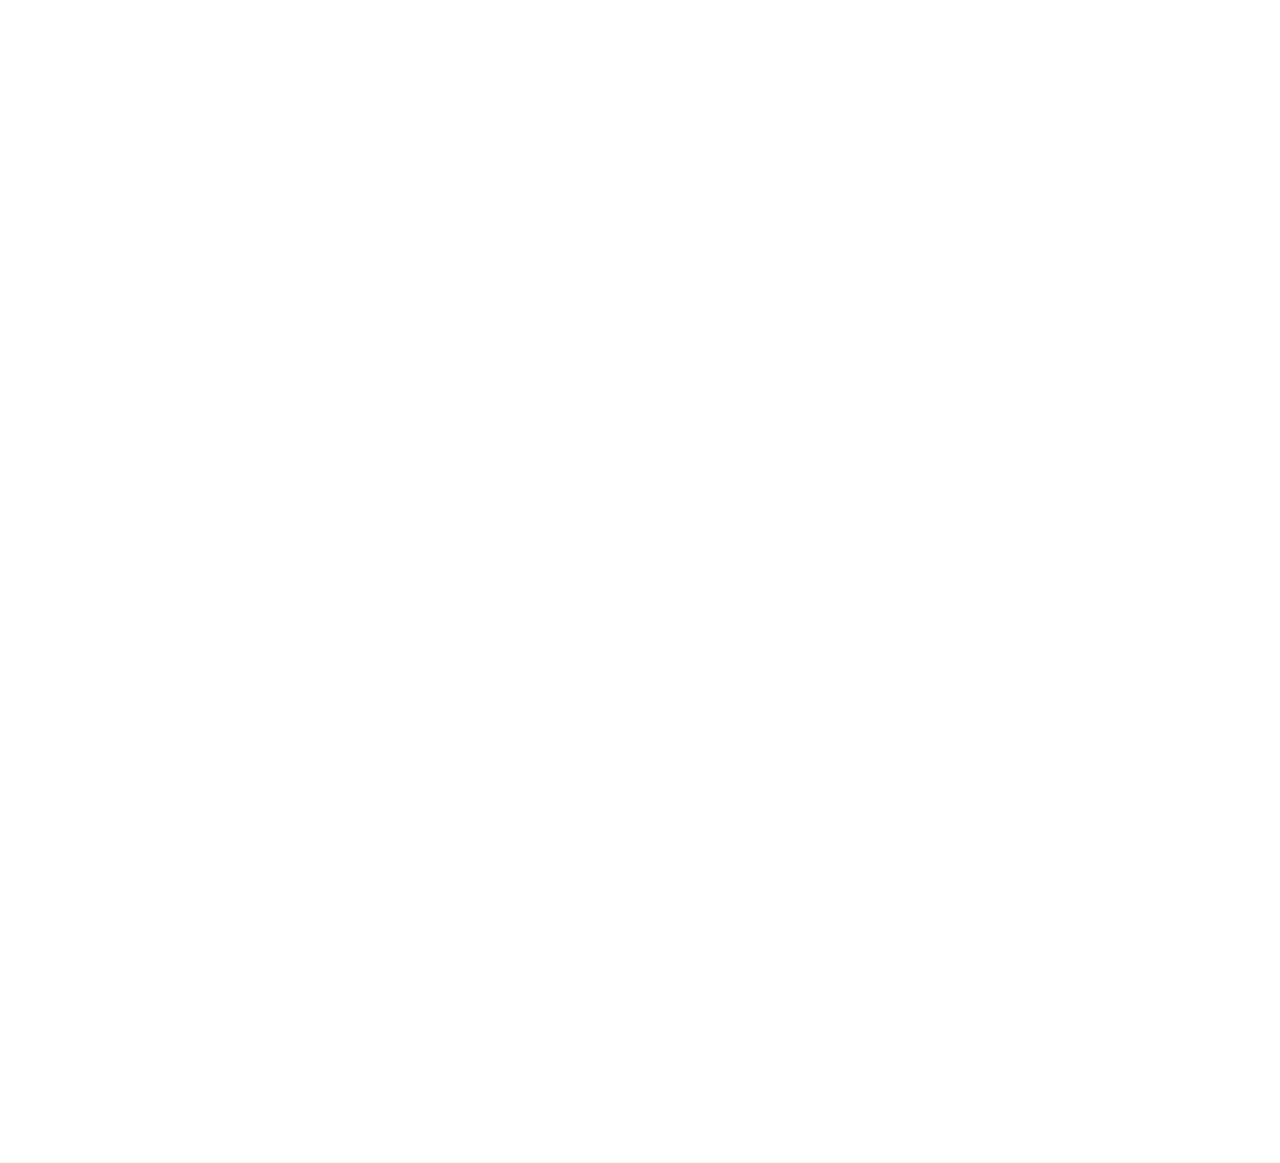
==== index.html @ b4ae7a69 "Add files via upload" ====
<!DOCTYPE html>
<html lang="en">
<head>
	<meta charset="UTF-8">
	<meta name="viewport" content="width=device-width, initial-scale=1.0">
	<title>Document</title>
	<link rel="stylesheet" href="css/reset.css">
	<link rel="stylesheet" href="css/main.css">
</head>
<body>
	<header class="header ">
		<div class="container">
			<div class="header-row">
				<div class="header__logo anim-items ">
					<img src="./img/logo__svg.svg" alt="" class="header__img">
					<p class="header__logo-name">AAXA</p>
				</div>
				<div class="header__menu">
					<ul class="header__menu-list anim-items">
						<li class="header__menu-item"><a href="../index.html">FUTURES</a></li>
						<li class="header__menu-item"><a href="../web3.html">WEB3</a></li>
						<li class="header__menu-item"><a href="../ton.html">TON</a></li>
						<li class="header__menu-item"><a href="#">OPEN</a></li>
					</ul>
				</div>
			</div>
		</div>
	</header>
	<main class="main">
		<section class="app">
			<div class="container">
				<div class="app__content">
					<div class="app-column">
						<p class="app__uptitle anim-items">TELEGRAM, <span class="app__uptitle-mining">MINING</span> AND <span class="app__uptitle-wall">WALLET</span></p>
						<h2 class="app__title anim-items"><span class="app__title-green">FUTURES</span>  APP</h2>
						<p class="app__subtitle anim-items"> Transforming the Way You Manage Money</p>
						<p class="app__main-text anim-items">AAXA Telegram Mini-App 🌐 is a unique platform that combines crypto trading, wallet management, and mining 💎 in one place.</p>
						<div class="app__btn anim-items">
							<a href="https://t.me/AAXAIBOT">@AAXAIBOT</a>
						</div>
					</div>
					<img src="./img/phone__futures.svg" alt="" class="app__img anim-items">
				</div>
			</div>
		</section>
	</main>
	<script src="script.js"></script>
</body>
</html>
---- css/main.css ----
@import url('https://fonts.googleapis.com/css2?family=Poppins:ital,wght@0,100;0,200;0,300;0,400;0,500;0,600;0,700;0,800;0,900;1,100;1,200;1,300;1,400;1,500;1,600;1,700;1,800;1,900&display=swap');

body{
	font-family: "Poppins", serif;
}

:root{
	--container-width: 1200px;
	--padding-leftright :15px;
	--title-color: #1FC5A5;
	--title-size: ;
}

.container{
	max-width: var(--container-width);
	padding: 0 var(--padding-leftright);
	margin: 0 auto;
}

/* HEADER */

.header {
	padding-top: 25px;
}

.header-row {
	display: flex;
	flex-direction: row;
	justify-content: space-between;
}

.header__logo {
	display: flex;
	flex-direction: row;
	align-items: center;
	gap: 20px;

	transform: translate(0px , 120%);
	opacity: 0;
	transition: all 0.8s ease 0s;
}

.header__img {

}

.header__logo-name {
	font-size: 27px;
	font-weight: 300;
	color: black;
}

.header__menu {

}	

.header__menu-list {
	display: flex;
	flex-direction: row;
	justify-content: space-between;
	align-items: center;
	margin-left: 40px;

	transform: translate(0px , 120%);
	opacity: 0;
	transition: all 0.8s ease 0.1s;
}

.header__menu-item >a{
	font-size: 23.5px;
	color: #504f4f;
	font-weight: 500;
	transition: background-color 0.5s ease, color 0.2s ease;
	background-color: transparent;
	display: inline-block;
	width: 157px;
	height: 43px;
	border-radius: 10px;
	text-align: center;
	align-content: center;
}

.header__menu-item > a:hover{
	background: linear-gradient(90deg, rgba(48,194,183,1) 0%, rgba(112,225,166,1) 50%, rgba(150,239,193,1) 100%);
	transition-duration: 0.2s;
	color: white;
}

/* CONTENT-1 */

.app {
	padding-top: 29px;
	padding-bottom: 50px;
}
.app__content {
	display: flex;
	justify-content: space-between;
}

.app-column {
	display: flex;
	flex-direction: column;
}

.app__uptitle {
	font-size: 37px;
	font-weight: 500;
	margin-top: 74px;
	position: relative;

	transform: translate(0px , 120%);
	opacity: 0;
	transition: all 0.8s ease 0.3s;
}

.app__uptitle::after{
	position: absolute;
	content: url('../img/element__after2.png');
	top: -30px;
	left: -100px;
}

.app__uptitle-mining {
	font-weight: 300;
}

.app__uptitle-wall {
	font-weight: 300;
	color: #1FC5A5;
}

.app__title {
	font-size: 91px;
	font-weight: 700;
	color: #2c2b2b;
	margin-top: 70px;
	display: inline-block;

	transform: translate(0px , 120%);
	opacity: 0;
	transition: all 0.8s ease 0.4s;
}

.app__title-green{
	color: #1FC5A5;
}

.app__subtitle {
	font-size: 25px;
	font-weight: 500;
	color: #2c2b2b;
	margin-top: 30px;

	transform: translate(0px , 120%);
	opacity: 0;
	transition: all 0.8s ease 0.47s;
}

.app__main-text {
	margin-top: 65px;
	color: #373737;
	font-size: 28px;
	font-weight: 400;
	display: block;
	max-width: 550px;
	position: relative;

	transform: translate(0px , 120%);
	opacity: 0;
	transition: all 0.8s ease 0.45s;
}

.app__main-text::after{
	position: absolute;
	content: url('../img/element__after.png');
	top: 190px;
	left: 600px;
}

.app__btn {
	margin-top: 80px;
	width: 222px;
	height: 56px;
	background:  linear-gradient(90deg, rgba(48,194,183,1) 0%, rgba(112,225,166,1) 50%, rgba(150,239,193,1) 100%);
	border-radius: 10px;
	display: flex;
	padding-left: 20px;
	align-items: center;
	transition-duration: 0.2s;

	transform: translate(0px , 120%);
	opacity: 0;
	transition: all 0.8s ease 0.5s;
}

.app__btn:hover{
	box-shadow: 0px 0px 10px #1FC5A5;
}

.app__img {
	/* transform: translate(0px , 120%); */
	opacity: 0;
	transition: all 0.8s ease 0.6s;
}

.app__btn a{
	color:white;
	font-size: 22px;
	font-weight: 600;
	position: relative;
}

.app__btn a::after{
	position: absolute;
	content: url('../img/btn__after.svg');
	left: 145px;
	top: 2px;
}



.active{
	transform: translate(0px , 0px);
	opacity: 1;
}



@media(max-width:1100px){
	.app{
		padding-left: 20px;
		padding-right: 20px;
	}
	.app__img {
		width: 295px;
		height: 595px;
	}

	.app__uptitle {
		font-size: 28px;
		margin-top: 52px;
	}

	.app__title {
		font-size: 63px;
		margin-top: 49px;
	}

	.app__subtitle{
		font-size: 17.5px;
		margin-top: 21px;
	}

	.app__main-text {
		font-size: 19.5px;
		margin-top: 45px;
	}
	.app__btn{
		margin-top: 56px;
	}

	.app__main-text::after{
		top: 100px;
		left: 500px;
	}
}

@media(max-width:800px){
	.header__menu-list{
		content: url('/img/menu.png');
	}

	.app__img {
		display: none;
	}
	.app{
		padding-left: 0px;
		padding-right: 0px;
	}

	.app__uptitle {
		font-size: 20px;
		margin-top: 36.5px;
	}

	.app__title {
		font-size: 50px;
		margin-top: 39px;
	}

	.app__subtitle{
		font-size: 14px;
		margin-top: 17px;
	}

	.app__main-text {
		font-size: 15.5px;
		margin-top: 36px;
	}
	.app__btn{
		margin-top: 56px;
	}


}

@media(max-width:600px){
	.app__main-text::after{
		top: 90px;
		left: 280px;
	}
}
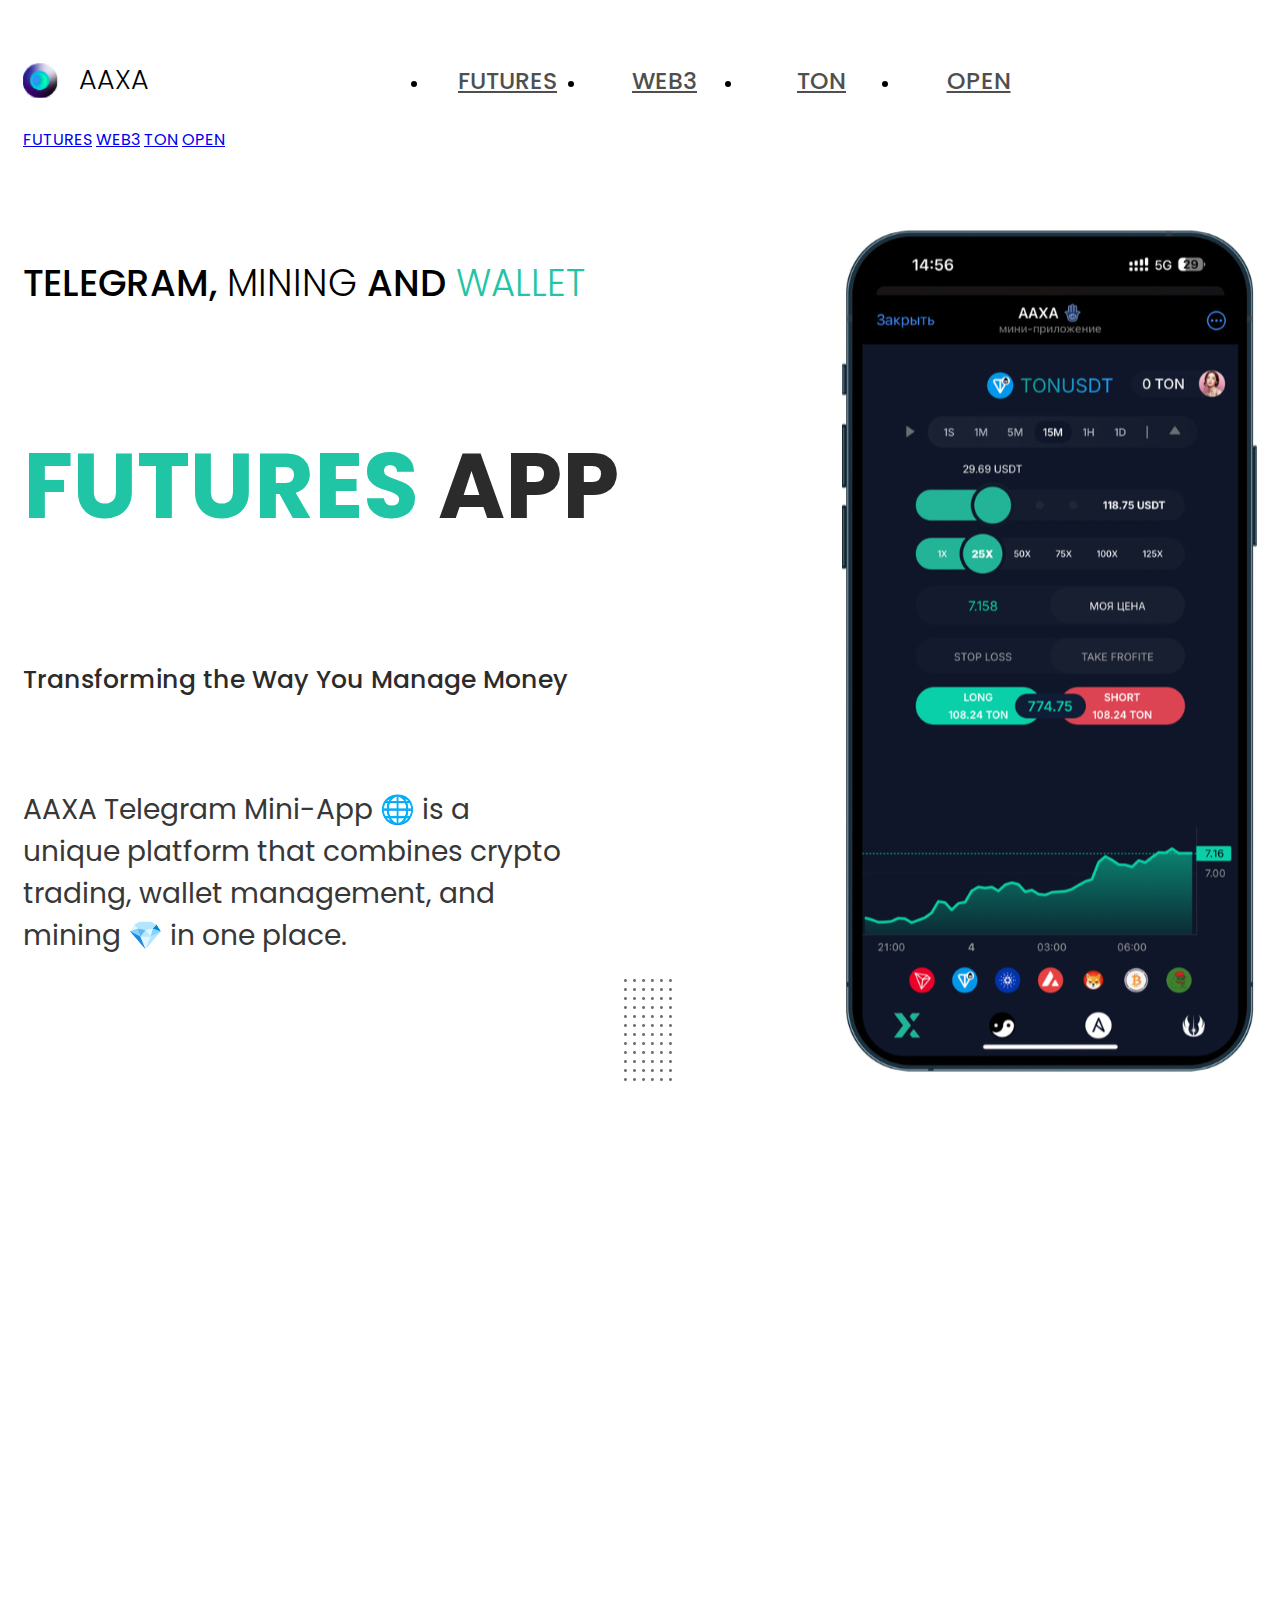
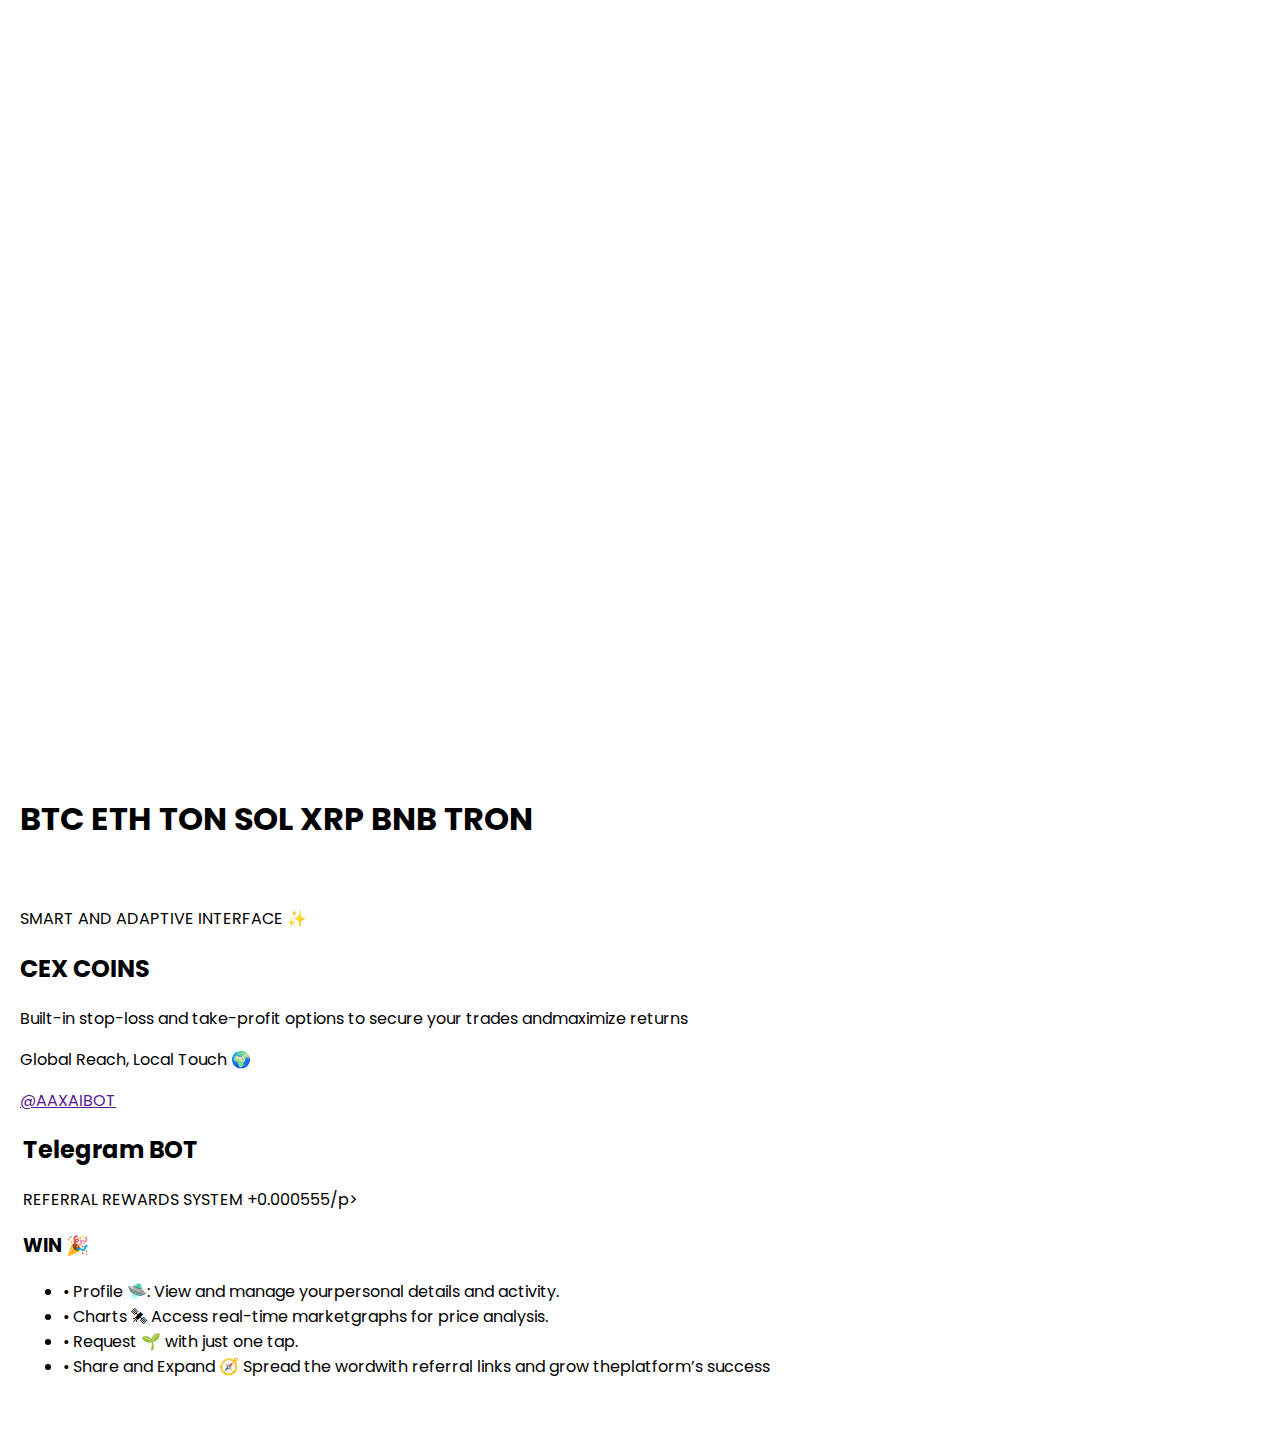
==== commit b96d2c65: "Add files via upload" ====
--- a/index.html
+++ b/index.html
@@ -5,6 +5,9 @@
 	<meta name="viewport" content="width=device-width, initial-scale=1.0">
 	<title>Document</title>
 	<link rel="stylesheet" href="css/reset.css">
+	<link rel="stylesheet" href="css/web3.css">
+	<link rel="stylesheet" href="css/ton.css">
+	<link rel="stylesheet" href="css/open.css">
 	<link rel="stylesheet" href="css/main.css">
 </head>
 <body>
@@ -17,12 +20,21 @@
 				</div>
 				<div class="header__menu">
 					<ul class="header__menu-list anim-items">
-						<li class="header__menu-item"><a href="../index.html">FUTURES</a></li>
-						<li class="header__menu-item"><a href="../web3.html">WEB3</a></li>
-						<li class="header__menu-item"><a href="../ton.html">TON</a></li>
-						<li class="header__menu-item"><a href="#">OPEN</a></li>
+						<li class="header__menu-item"><a href="index.html">FUTURES</a></li>
+						<li class="header__menu-item"><a href="web3.html">WEB3</a></li>
+						<li class="header__menu-item"><a href="ton.html">TON</a></li>
+						<li class="header__menu-item"><a href="open.html">OPEN</a></li>
 					</ul>
 				</div>
+				<div class="menu__img"> 
+					<img src="./img/menu.svg" alt="" class="menu__img" >
+				</div>
+			</div>
+			<div class="menu">
+				<a href="index.html" class="active__menu-item">FUTURES</a>
+				<a href="web3.html" class="active__menu-item">WEB3</a>
+				<a href="ton.html" class="active__menu-item">TON</a>
+				<a href="open.html" class="active__menu-item">OPEN</a>
 			</div>
 		</div>
 	</header>
@@ -43,6 +55,94 @@
 				</div>
 			</div>
 		</section>
+		<link rel="stylesheet" href="web3.html">
+		<section class="web">
+			<div class="container">
+				<div class="web__content">
+					<div class="web__text-column">
+						<p class="uptitle anim-items">YOUR CRYPTO NAVIGATOR 🌐</p>
+						<h2 class="web__title anim-items">TELEGRAM SECURITY 🔒</h2>
+						<p class="web__subtitle anim-items">TON Blockchain Technology : High-level security and transaction transparency </p>
+						<p class="web__text anim-items">Real-Time Notifications 📲: Full control over all transactions as they happen</p>
+					</div>
+					<img src="./img/laptop.svg" alt="" class="web__img anim-items">
+				</div>
+			</div>
+		</section>
+		<section class="ton">
+			<div class="container-right">
+				<div class="ton__content">
+					<div class="ton__row">
+						<div class="ton__text-column">
+							<h2 class="ton__text-title anim-items">TEST TON <span class="ton__text-title-medium">MAIN TON</span></h2>
+							<p class="ton__text-subtitle anim-items"> <span class="ton__text-subtitle-medium">Leverage Up </span>to 125x</p>
+							<p class="ton__text-second anim-items"> <span class="ton__text-second-medium">Gamification</span> — Earn through mining</p>
+							<p class="ton__text-third anim-items"> <span class="ton__text-third-medium">TON’s </span>smart contract technology</p>
+							<p class="ton__text-fourty anim-items"> <span class="ton__text-fourty-medium">Eco-Friendly Mining </span>– Sustainable technology</p>
+						</div>
+						<img src="./img/phone.svg" alt="" class="ton__img anim-items">
+					
+					<div class="ton__text-column">
+						<p class="ton__text-second second anim-items"> <span class="ton__text-second-medium">Decentralized Network</span> – Fully distributed system</p>
+						<p class="ton__text-third third anim-items"> <span class="ton__text-third-medium">High TPS </span>– Rapid transaction speed </p>
+						<p class="ton__text-third third anim-items"> <span class="ton__text-third-medium"> Integrated Storage</span> – Built-in data solutions</p>
+						<div class="web__marker anim-items"><p class="marker__text anim-items">Connect TON Wallet</p> </div>
+						<div class="web__marker web__marker-after anim-items"><p class="marker__text">Balance</p></div>
+						<div class="web__marker anim-items"><p class="marker__text">Blockchain</p></div>
+					</div>
+					</div>
+				</div>
+			</div>
+		</section>
+		<section class="crypto">
+			<div class="container-right">
+				<div class="crypto__content">
+					<h1 class="crypto__title anim-items">BTC <span class="crypto__title-regular">ETH</span> TON <span class="crypto__title-regular">SOL</span> XRP <span class="crypto__title-regular">BNB</span> TRON</h1>
+					<div class="crypto__row">
+						<div class="crypto__img anim-items">
+							<img src="./img/crypto__laptop.svg" alt="" class="crypto__imgg">
+						</div>
+						<div class="crypto__column">
+							<p class="crypto__upertitle anim-items"> <span class="crypto__upertitle-medium">SMART</span> AND ADAPTIVE INTERFACE ✨</p>
+							<h2 class="crypto__title-2 anim-items">CEX <span class="crypto__title-2-medium">COINS</span></h2>
+							<p class="crypto__subtitle anim-items">Built-in <span class="crypto__subtitle-medium"> stop-loss and take-profit</span> options to secure your trades andmaximize returns</p>
+							<p class="crypto__text anim-items">Global Reach, Local Touch 🌍</p>
+							<div class="btn">
+								<a href="">@AAXAIBOT</a>
+							</div>
+						</div>
+					</div>
+				</div>
+			</div>
+		</section>
+		<section class="tgbot">
+			<div class="container">
+				<div class="tgbot__title-row">
+					<h2 class="tgbot__title anim-items">Telegram BOT</h2>
+					<p class="tgbot__title-text anim-items">REFERRAL REWARDS SYSTEM +0.000555/p>
+				</div>
+				<div class="green__block anim-items"></div>
+				<div class="tgbot__content-row">
+					<div class="tgbot__text-column">
+						<h3 class="tgbot__text-title anim-items">WIN 🎉</h3>
+						<ul class="text__list">
+							<li class="text__item-1 anim-items"> • Profile 🛸: View and manage yourpersonal details and activity.</li>
+							<li class="text__item-2 anim-items"> • Charts 🛰 Access <span class="text__item-2-regular">real-time</span> marketgraphs for price analysis.</li>
+							<li class="text__item-3 anim-items"> • Request 🌱 with just one tap.</li>
+							<li class="text__item-4 anim-items"> • Share and Expand 🧭 Spread the wordwith referral links and <span class="text__item-4-regular">grow</span> theplatform’s success</li>
+						</ul>
+					</div>
+					<img src="./img/tgbot__laptop.svg" alt="" class="tgbot__img anim-items">
+				</div>
+			</div>
+		</section>
+		<section class="phones">
+			<div class="phones__row-2">
+				<img src="./img/open__phone4.svg" alt="" class="phone1 anim-items">
+				<img src="./img/open__phone5.svg" alt="" class="phone2 anim-items">
+				<img src="./img/open__phone6.svg" alt="" class="phone3 anim-items">
+			</div>
+		</section>
 	</main>
 	<script src="script.js"></script>
 </body>
--- a/css/web3.css
+++ b/css/web3.css
@@ -0,0 +1,186 @@
+@import url('https://fonts.googleapis.com/css2?family=Poppins:ital,wght@0,100;0,200;0,300;0,400;0,500;0,600;0,700;0,800;0,900;1,100;1,200;1,300;1,400;1,500;1,600;1,700;1,800;1,900&display=swap');
+
+body{
+	font-family: "Poppins", serif;
+}
+
+:root{
+	--container-width: 1270px;
+	--padding-leftright :15px;
+	--title-color: #1FC5A5;
+	--title-size: ;
+}
+
+.container{
+	max-width: var(--container-width);
+	padding: 0 var(--padding-leftright);
+	margin: 0 auto;
+}
+
+/* HEADER */
+
+.header {
+	padding-top: 25px;
+}
+
+.header-row {
+	display: flex;
+	flex-direction: row;
+	justify-content: space-between;
+	align-items: center;
+}
+
+.header__logo {
+	display: flex;
+	flex-direction: row;
+	align-items: center;
+	gap: 20px;
+
+	transform: translate(0px , 120%);
+	opacity: 0;
+	transition: all 0.8s ease 0s;
+}
+
+.header__logo-name {
+	font-size: clamp(30px,3.9vw,75px);
+	font-weight: 700;
+	color: #2c2b2b;
+	
+}
+
+.header__menu {
+
+}	
+
+.header__menu-list {
+	display: flex;
+	flex-direction: row;
+	justify-content: space-between;
+	align-items: center;
+	margin-left: 40px;
+
+	transform: translate(0px , 120%);
+	opacity: 0;
+	transition: all 0.8s ease 0.1s;
+}
+
+.header__menu-item >a{
+	font-size: 23.5px;
+	color: #504f4f;
+	font-weight: 500;
+	transition: background-color 0.5s ease, color 0.2s ease;
+	background-color: transparent;
+	display: inline-block;
+	width: 157px;
+	height: 43px;
+	border-radius: 10px;
+	text-align: center;
+	align-content: center;
+}
+
+.header__menu-item > a:hover{
+	background: linear-gradient(90deg, rgba(48,194,183,1) 0%, rgba(112,225,166,1) 50%, rgba(150,239,193,1) 100%);
+	transition-duration: 0.2s;
+	color: white;
+}
+
+.web {
+	padding-top: clamp(35px,3.64vw,70px);
+}
+
+.web__content {
+	display: flex;
+	flex-direction: row;
+}
+
+.web__text-column {
+	display: flex;
+	flex-direction: column;
+}
+
+.uptitle {
+	font-size: clamp(16px,1.3vw,25px);
+	font-weight: 400;
+
+	transform: translate(0px , 120%);
+	opacity: 0;
+	transition: all 0.8s ease 0.2s;
+}
+
+.web__title {
+	margin-top:clamp(35px,3.64vw,70px);;
+	font-size: clamp(45px,3.9vw,75px);
+	font-weight: 700;
+	color: var(--title-color);
+	line-height: 95%;
+
+	transform: translate(0px , 120%);
+	opacity: 0;
+	transition: all 0.8s ease 0.25s;
+}
+
+.web__subtitle {
+	margin-top: clamp(30px,3.12vw,60px);;
+	font-size: clamp(18px,1.45vw,28px);
+	font-weight: 400;
+	color: #373737;
+
+	transform: translate(0px , 120%);
+	opacity: 0;
+	transition: all 0.8s ease 0.3s;
+}
+
+.web__text {
+	margin-top: clamp(25px,2.6vw,50px);;
+	font-size: clamp(18px,1.45vw,28px);
+	font-weight: 400;
+	color: #373737;
+
+	transform: translate(0px , 120%);
+	opacity: 0;
+	transition: all 0.8s ease 0.33s;
+	position: relative;
+}
+
+.web__text::before{
+	position: absolute;
+	content: url('../img/web__after.svg');
+	top: clamp(70px,7.29vw,140px);
+}
+
+.web__img{
+	margin-right: -200px;
+	margin-top: 30px;
+
+	opacity: 0;
+	transition: all 0.8s ease 0.25s;
+}
+
+.active{
+	transform: translate(0px , 0px);
+	opacity: 1;
+}
+
+
+@media(max-width:1100px){
+	.web__img{
+		width: 600px;
+	}
+}
+
+@media(max-width:800px){
+	.header__menu-list{
+		content: url('/img/menu.png');
+	}
+
+	.web__img{
+		display: none;
+	}
+
+}
+
+@media(max-width:600px){
+	
+}
+
+
--- a/css/ton.css
+++ b/css/ton.css
@@ -0,0 +1,326 @@
+@import url('https://fonts.googleapis.com/css2?family=Poppins:ital,wght@0,100;0,200;0,300;0,400;0,500;0,600;0,700;0,800;0,900;1,100;1,200;1,300;1,400;1,500;1,600;1,700;1,800;1,900&display=swap');
+
+body{
+	font-family: "Poppins", serif;
+}
+
+:root{
+	--container-width: 1270px;
+	--padding-leftright :15px;
+	--title-color: #1FC5A5;
+	--title-size: ;
+}
+
+.container{
+	max-width: var(--container-width);
+	padding: 0 var(--padding-leftright);
+	margin: 0 auto;
+}
+
+.container-right{
+	padding-left: calc( (100% - var(--container-width)) / 2 + var(--padding-leftright));
+}
+
+/* HEADER */
+
+.header {
+	padding-top: 25px;
+}
+
+.header-row {
+	display: flex;
+	flex-direction: row;
+	justify-content: space-between;
+	align-items: center;
+}
+
+.header__logo {
+	display: flex;
+	flex-direction: row;
+	align-items: center;
+	gap: 20px;
+
+	transform: translate(0px , 120%);
+	opacity: 0;
+	transition: all 0.8s ease 0s;
+}
+
+.header__logo-name {
+	font-size: clamp(14px,1.04vw,20px);
+	font-weight: 400;
+	color: #2c2b2b;
+}
+
+.header__logo-name-medium{
+	font-weight: 600;
+}
+
+.header__menu {
+
+}	
+
+.header__menu-list {
+	display: flex;
+	flex-direction: row;
+	justify-content: space-between;
+	align-items: center;
+	margin-left: 40px;
+
+	transform: translate(0px , 120%);
+	opacity: 0;
+	transition: all 0.8s ease 0.1s;
+}
+
+.header__menu-item >a{
+	font-size: 23.5px;
+	color: #504f4f;
+	font-weight: 500;
+	transition: background-color 0.5s ease, color 0.2s ease;
+	background-color: transparent;
+	display: inline-block;
+	width: 157px;
+	height: 43px;
+	border-radius: 10px;
+	text-align: center;
+	align-content: center;
+}
+
+.header__menu-item > a:hover{
+	background: linear-gradient(90deg, rgba(48,194,183,1) 0%, rgba(112,225,166,1) 50%, rgba(150,239,193,1) 100%);
+	transition-duration: 0.2s;
+	color: white;
+}
+
+
+
+
+.ton {
+	padding-top: 45px;
+}
+
+.ton__content {
+
+}
+
+.ton__row {
+	display: flex;
+	flex-direction: row;
+	gap: 45px;
+}
+
+.ton__text-column {
+	display: flex;
+	flex-direction: column;
+}
+
+.ton__text-title {
+	margin-top: clamp(20px,2vw,40px);
+	font-weight: 400;
+	font-size: clamp(50px,4.7vw,92px);
+	line-height: 120%;
+	display: inline-block;
+	max-width: 460px;
+	height: auto;
+	color: var(--title-color);
+
+	transform: translate(0px , 120%);
+	opacity: 0;
+	transition: all 0.8s ease 0.1s;
+	position: relative;
+}
+
+.ton__text-title-medium {
+	font-weight: 600;
+}
+
+.ton__text-title::after{
+	position: relative;
+	content: url('../img/web__marker-after.svg');
+	top: -350px;
+	left: 420px;
+}	
+
+.ton__text-subtitle {
+	margin-top: -50px;
+	font-size: clamp(14px,1.3vw,25px);
+	font-weight: 400;
+	color: #373737;
+
+	transform: translate(0px , 120%);
+	opacity: 0;
+	transition: all 0.8s ease 0.15s;
+}
+
+.ton__text-subtitle-medium {
+	font-weight: 600;
+}
+
+.ton__text-second {
+	margin-top: clamp(20px,2vw,40px);
+	font-size: clamp(14px,1.3vw,25px);
+	font-weight: 400;
+	color: #373737;
+
+	transform: translate(0px , 120%);
+	opacity: 0;
+	transition: all 0.8s ease 0.2s;
+}
+
+.second{
+	display: inline-block;
+	max-width: 470px;
+}
+
+.ton__text-second-medium {
+	font-weight: 600;
+}
+
+.ton__text-third {
+	margin-top:clamp(20px,2vw,40px);
+	font-size: clamp(14px,1.3vw,25px);
+	font-weight: 400;
+	color: #373737;
+
+	transform: translate(0px , 120%);
+	opacity: 0;
+	transition: all 0.8s ease 0.25s;
+	
+}
+
+
+.ton__text-third-medium {
+	font-weight: 600;
+}
+
+.third{
+	display: block;
+	max-width: 470px;
+}
+
+
+.ton__text-fourty {
+	margin-top: clamp(20px,2vw,40px);
+	font-size: clamp(14px,1.3vw,25px);
+	font-weight: 400;
+	color: #373737;
+	display: block;
+	max-width: 435px;
+
+	transform: translate(0px , 120%);
+	opacity: 0;
+	transition: all 0.8s ease 0.27s;
+}
+
+.ton__text-fourty-medium {
+	font-weight: 600;
+}
+
+.ton__img{
+	width: clamp(150px,16.4vw,315px);
+	display: block;
+	opacity: 0;
+	transition: all 0.8s ease 0.18s;
+}
+
+.web__marker {
+	width: 355px;
+	height: 67px;
+	border-radius: 10px;
+	background: linear-gradient(90deg, rgba(48,194,183,1) 0%, rgba(112,225,166,1) 50%, rgba(150,239,193,1) 100%);
+	color: white;
+	margin-top: clamp(25px,1.5vw,30px);
+	
+	display: flex;
+	align-items: center;
+	padding-left: 65px;
+	font-size: 25px;
+	font-weight: 400;
+
+	transform: translate(0px , 120%);
+	opacity: 0;
+	transition: all 0.8s ease 0.26s;
+
+	position: relative;
+}
+
+.web__marker-after::after{
+	position: absolute;
+	content: url('../img/web__marker-after.svg');
+	left: 450px;
+}
+
+.marker__text{
+	position: relative;
+}
+
+.marker__text::before{
+	position: absolute;
+	content: url('../img/ton__text-after.svg');
+	left: -35px;
+	transition-duration: 0.2s;
+	opacity: 1;
+	transition: all 0.8s ease 0.4s;
+}
+
+
+.active{
+	transform: translate(0px , 0px);
+	opacity: 1;
+}
+
+@media(max-width:1775px){
+	.ton__text-subtitle{
+		margin-top: clamp(20px,2vw,40px);
+	}
+}
+
+@media(max-width:1100px){
+	.web__marker{
+		width: 300px;
+		height: 55px;
+		font-size: 20px;
+	}
+
+	.web__marker-after::after{
+		display: none;
+	}
+
+	.ton__text-title::after{
+		display: none;
+	}
+
+
+	.ton__text-title{
+		line-height: 90%;
+	}
+}
+
+@media(max-width:860px){
+	.ton__row{
+		flex-direction: column;
+		align-items: center;
+	}
+	.ton__text-title {
+		max-width: 350px;
+	}
+}
+
+@media(max-width:800px){
+	.header__menu-list{
+		content: url('/img/menu.png');
+	}
+}
+
+@media(max-width:600px){
+	.web__marker{
+		width: 269px;
+		height: 50px;
+		font-size: 16px;
+	}
+
+	.marker__text::before{
+		top: 3px;
+		transform: scale(0.7);
+	}
+}
+
--- a/css/main.css
+++ b/css/main.css
@@ -5,7 +5,7 @@
 }
 
 :root{
-	--container-width: 1200px;
+	--container-width: 1270px;
 	--padding-leftright :15px;
 	--title-color: #1FC5A5;
 	--title-size: ;
@@ -115,7 +115,7 @@
 
 .app__uptitle::after{
 	position: absolute;
-	content: url('../img/element__after2.png');
+	content: url('../img/element__after2.svg');
 	top: -30px;
 	left: -100px;
 }
@@ -172,7 +172,7 @@
 
 .app__main-text::after{
 	position: absolute;
-	content: url('../img/element__after.png');
+	content: url('../img/element__after.svg');
 	top: 190px;
 	left: 600px;
 }
@@ -198,7 +198,8 @@
 }
 
 .app__img {
-	/* transform: translate(0px , 120%); */
+	display: inline-block;
+	width: 415px;
 	opacity: 0;
 	transition: all 0.8s ease 0.6s;
 }
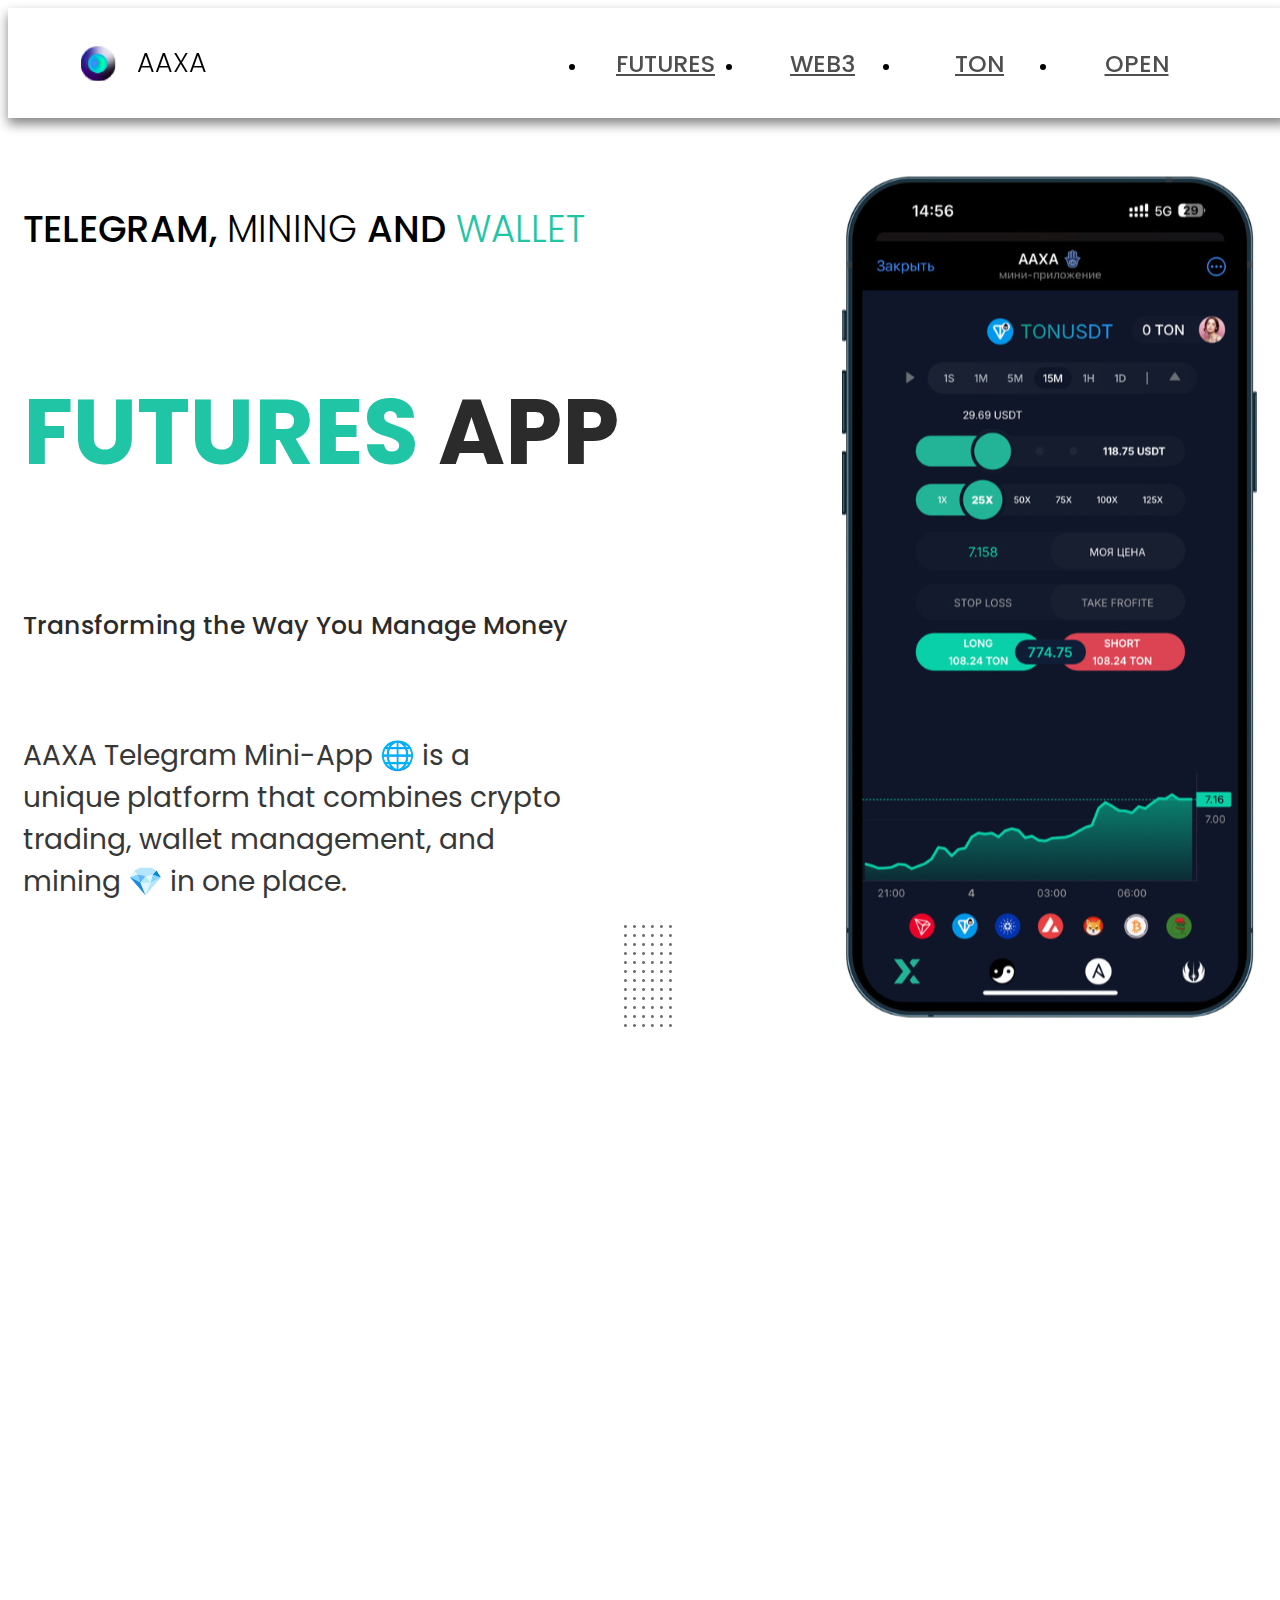
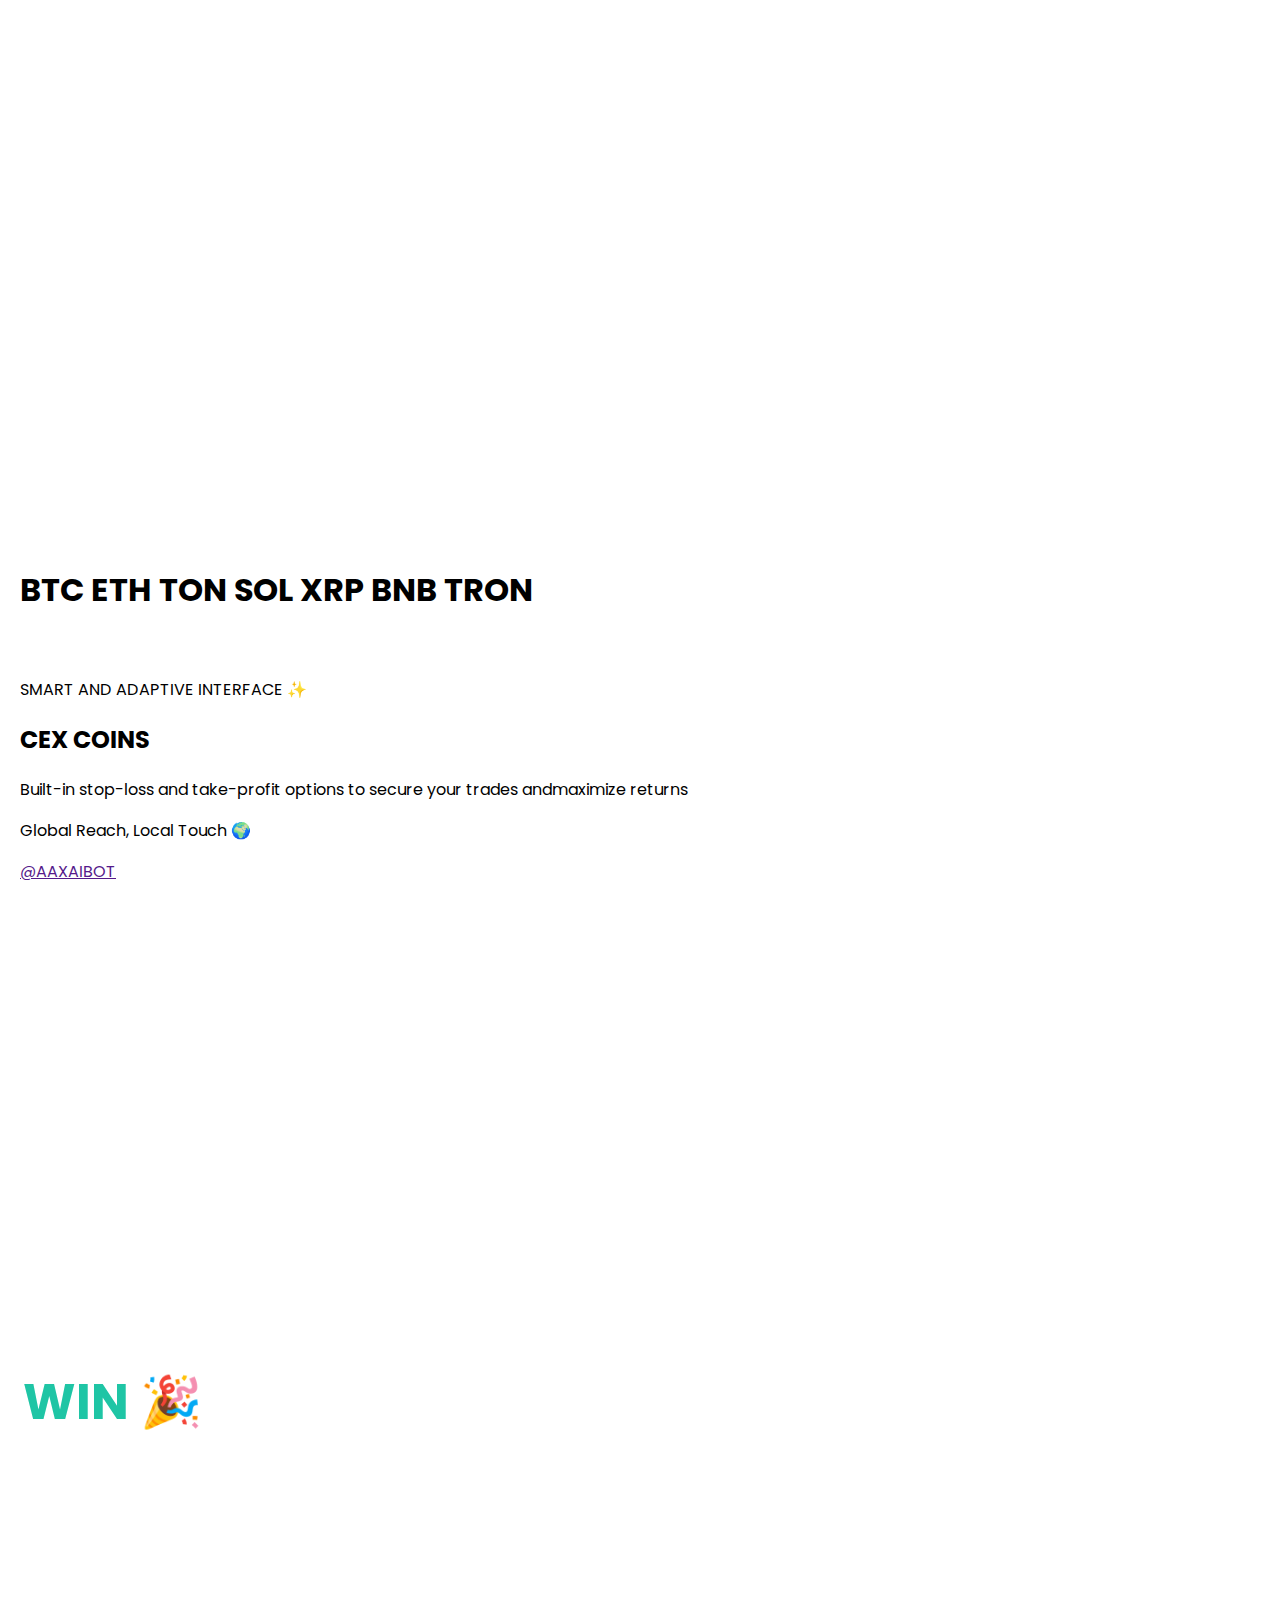
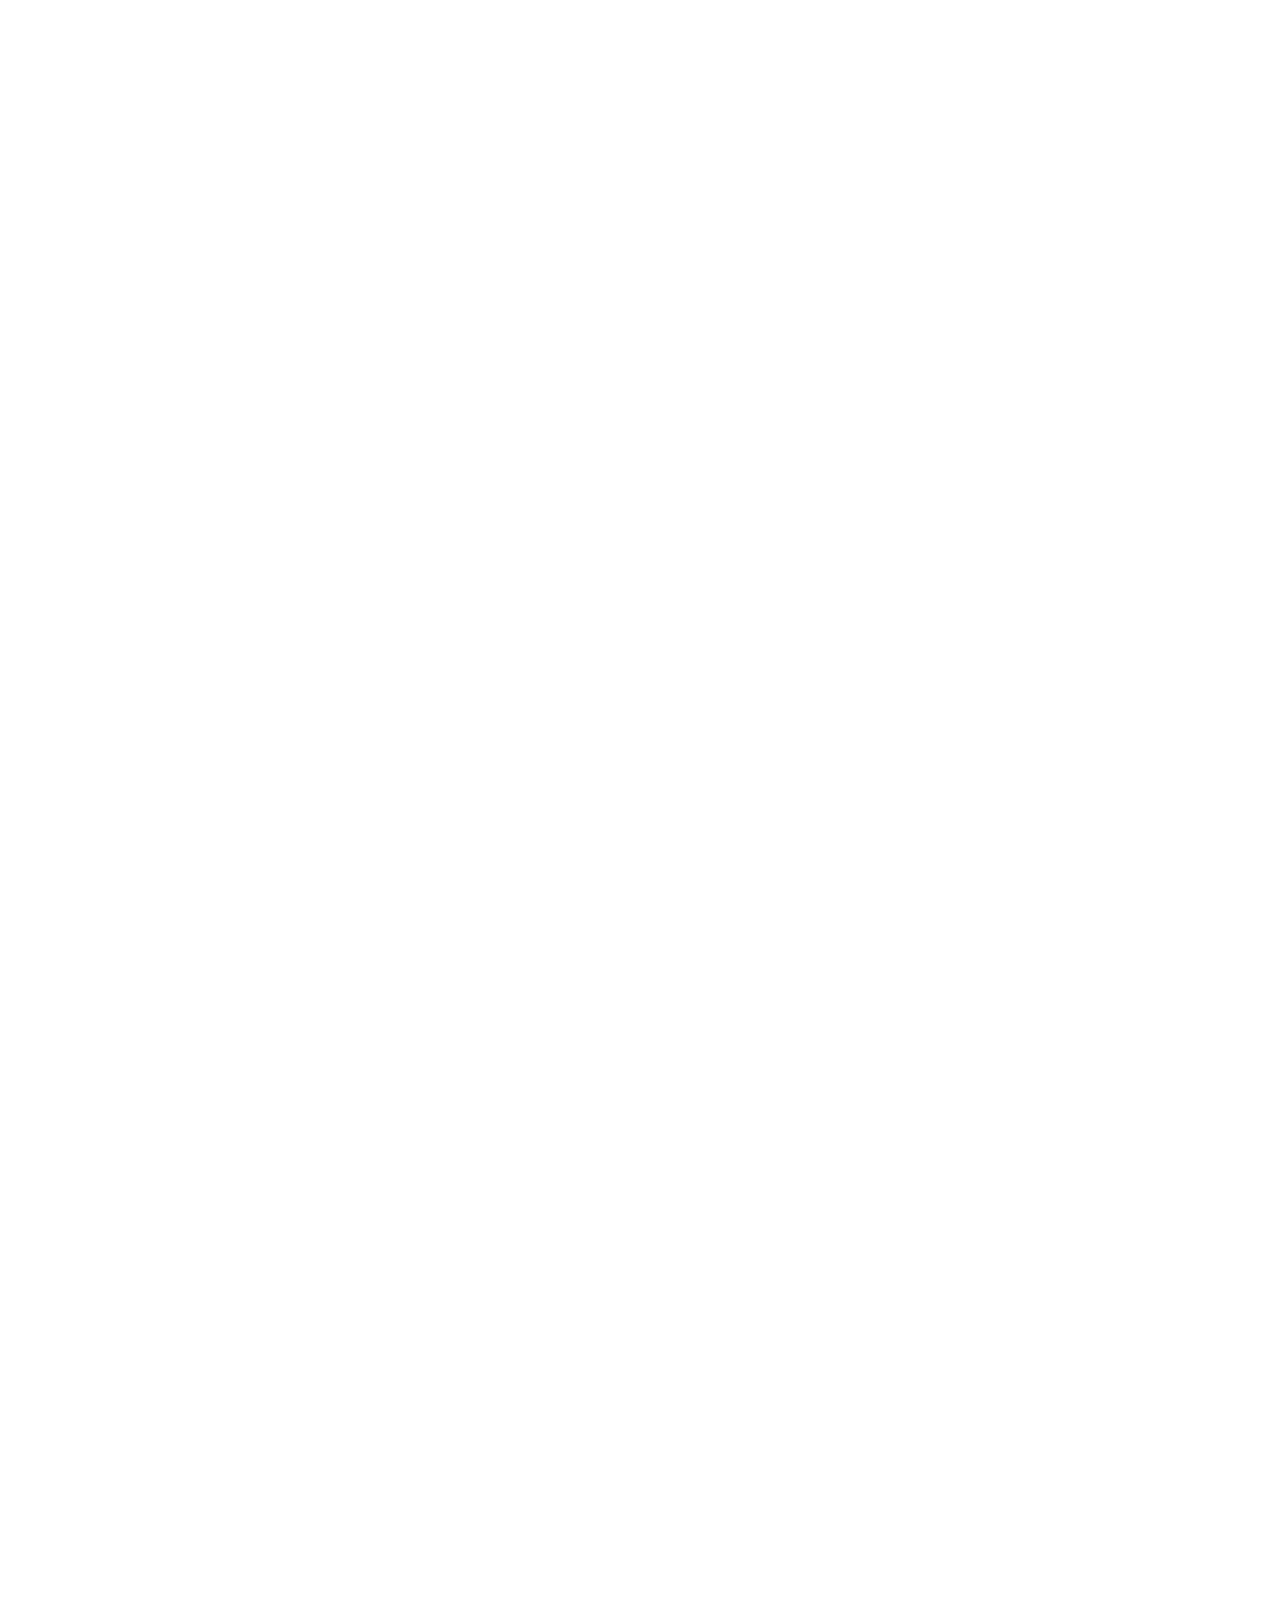
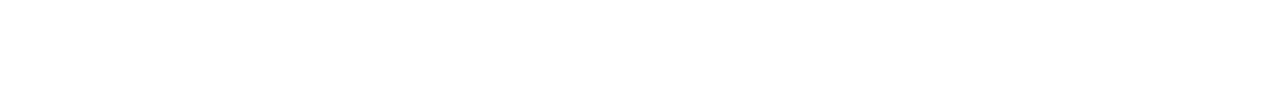
==== commit 48760012: "Add files via upload" ====
--- a/index.html
+++ b/index.html
@@ -11,35 +11,34 @@
 	<link rel="stylesheet" href="css/main.css">
 </head>
 <body>
-	<header class="header ">
+	<header id="header" class="header ">
 		<div class="container">
 			<div class="header-row">
 				<div class="header__logo anim-items ">
-					<img src="./img/logo__svg.svg" alt="" class="header__img">
+					<img loading="lazy" src="./img/logo__svg.svg" alt="" class="header__img" >
 					<p class="header__logo-name">AAXA</p>
 				</div>
 				<div class="header__menu">
 					<ul class="header__menu-list anim-items">
-						<li class="header__menu-item"><a href="index.html">FUTURES</a></li>
-						<li class="header__menu-item"><a href="web3.html">WEB3</a></li>
-						<li class="header__menu-item"><a href="ton.html">TON</a></li>
-						<li class="header__menu-item"><a href="open.html">OPEN</a></li>
+						<li class="header__menu-item"><a href="#app">FUTURES</a></li>
+						<li class="header__menu-item"><a href="#web">WEB3</a></li>
+						<li class="header__menu-item"><a href="#ton">TON</a></li>
+						<li class="header__menu-item"><a href="#open">OPEN</a></li>
 					</ul>
 				</div>
-				<div class="menu__img"> 
-					<img src="./img/menu.svg" alt="" class="menu__img" >
+			</div>
+		</div>			
+	</header>
+				<div class="menu__nav"> 
+					<ul class="header__menu-nav-list anim-items">
+						<li class="header__menunav-item"><a href="#app">FUTURES</a></li>
+						<li class="header__menunav-item"><a href="#web">WEB3</a></li>
+						<li class="header__menunav-item"><a href="#ton">TON</a></li>
+						<li class="header__menunav-item"><a href="#open">OPEN</a></li>
+					</ul>
 				</div>
-			</div>
-			<div class="menu">
-				<a href="index.html" class="active__menu-item">FUTURES</a>
-				<a href="web3.html" class="active__menu-item">WEB3</a>
-				<a href="ton.html" class="active__menu-item">TON</a>
-				<a href="open.html" class="active__menu-item">OPEN</a>
-			</div>
-		</div>
-	</header>
 	<main class="main">
-		<section class="app">
+		<section id="app" class="app">
 			<div class="container">
 				<div class="app__content">
 					<div class="app-column">
@@ -51,12 +50,11 @@
 							<a href="https://t.me/AAXAIBOT">@AAXAIBOT</a>
 						</div>
 					</div>
-					<img src="./img/phone__futures.svg" alt="" class="app__img anim-items">
+					<img loading="lazy" src="./img/phone__futures.svg" alt="" class="app__img anim-items">
 				</div>
 			</div>
 		</section>
-		<link rel="stylesheet" href="web3.html">
-		<section class="web">
+		<section id="web" class="web">
 			<div class="container">
 				<div class="web__content">
 					<div class="web__text-column">
@@ -65,11 +63,11 @@
 						<p class="web__subtitle anim-items">TON Blockchain Technology : High-level security and transaction transparency </p>
 						<p class="web__text anim-items">Real-Time Notifications 📲: Full control over all transactions as they happen</p>
 					</div>
-					<img src="./img/laptop.svg" alt="" class="web__img anim-items">
+					<img loading="lazy" src="./img/laptop.svg" alt="" class="web__img anim-items">
 				</div>
 			</div>
 		</section>
-		<section class="ton">
+		<section id="ton" class="ton">
 			<div class="container-right">
 				<div class="ton__content">
 					<div class="ton__row">
@@ -80,7 +78,7 @@
 							<p class="ton__text-third anim-items"> <span class="ton__text-third-medium">TON’s </span>smart contract technology</p>
 							<p class="ton__text-fourty anim-items"> <span class="ton__text-fourty-medium">Eco-Friendly Mining </span>– Sustainable technology</p>
 						</div>
-						<img src="./img/phone.svg" alt="" class="ton__img anim-items">
+						<img loading="lazy" src="./img/phone.svg" alt="" class="ton__img anim-items">
 					
 					<div class="ton__text-column">
 						<p class="ton__text-second second anim-items"> <span class="ton__text-second-medium">Decentralized Network</span> – Fully distributed system</p>
@@ -100,7 +98,7 @@
 					<h1 class="crypto__title anim-items">BTC <span class="crypto__title-regular">ETH</span> TON <span class="crypto__title-regular">SOL</span> XRP <span class="crypto__title-regular">BNB</span> TRON</h1>
 					<div class="crypto__row">
 						<div class="crypto__img anim-items">
-							<img src="./img/crypto__laptop.svg" alt="" class="crypto__imgg">
+							<img loading="lazy" src="./img/crypto__laptop.svg" alt="" class="crypto__imgg">
 						</div>
 						<div class="crypto__column">
 							<p class="crypto__upertitle anim-items"> <span class="crypto__upertitle-medium">SMART</span> AND ADAPTIVE INTERFACE ✨</p>
@@ -115,7 +113,14 @@
 				</div>
 			</div>
 		</section>
-		<section class="tgbot">
+		<section id="open" class="phones">
+			<div class="phones__row-2">
+				<img loading="lazy" src="./img/open__phone1.svg" alt="" class="phone1 anim-items">
+				<img loading="lazy" src="./img/open__phone2.svg" alt="" class="phone2 anim-items">
+				<img loading="lazy" src="./img/open__phone3.svg" alt="" class="phone3 anim-items">
+			</div>
+		</section>
+		<section  class="tgbot">
 			<div class="container">
 				<div class="tgbot__title-row">
 					<h2 class="tgbot__title anim-items">Telegram BOT</h2>
@@ -132,15 +137,47 @@
 							<li class="text__item-4 anim-items"> • Share and Expand 🧭 Spread the wordwith referral links and <span class="text__item-4-regular">grow</span> theplatform’s success</li>
 						</ul>
 					</div>
-					<img src="./img/tgbot__laptop.svg" alt="" class="tgbot__img anim-items">
+					<img loading="lazy" src="./img/tgbot__laptop.svg" alt="" class="tgbot__img anim-items">
+				</div>
+			</div>
+		</section>
+		<section class="ecosystem">
+			<div class="container">
+				<div class="ecosystem__column">
+					<div class="ecosystem__punkts">
+						<ul class="ecosystem__punkts-list anim-items">
+							<li class="ecosystem__punkts-item">1️⃣ <span class="ecosystem__punkts-item-green">Hashrate</span> – The speed of computations by mining equipment</li>
+							<li class="ecosystem__punkts-item ecosystem__punkts-item-medium">2️⃣ Block Reward – The reward for successfully adding a block to the blockchain</li>
+							<li class="ecosystem__punkts-item">3️⃣ <span class="ecosystem__punkts-item-green">Mining</span> <span class="ecosystem__punkts-item-medium">Pool</span> – A group of miners working together to share rewards</li>
+							<li class="ecosystem__punkts-item ecosystem__punkts-item-medium">4️⃣ ASIC Miner – Specialized hardware designed for mining</li>
+							<li class="ecosystem__punkts-item">5️⃣ <span class="ecosystem__punkts-item-green">Difficulty</span> – The complexity of solving tasks to mine a new block</li>
+						</ul>
+					</div>
+					<div class="ecosystem__row">
+						<div class="ecosystem__column">
+							<h2 class="ecosystem__column-title anim-items">Ecosystem</h2>
+							<div class="ecosystem__row-item1 anim-items">
+								<p class="ecosystem__row-item1-title">Cloud Mining  ⚡</p>
+								<p class="ecosystem__row-item1-subtitle">1️⃣ Choose a miner, connect your wallet, and start earning instantly without owning hardware! </p>
+							</div>
+						</div>
+						<div class="ecosystem__row-item2 "><img src="./img/Ecosystem__phine.svg" alt="" class="ecosystem__phone anim-items"></div>
+						<div class="ecosystem__column ecosystem__column-end">
+							<h2 class="ecosystem__column-title anim-items">Integration</h2>
+							<div class="ecosystem__row-item1 anim-items">
+								<p class="ecosystem__row-item1-title"> Next  Mining ⛏</p>
+								<p class="ecosystem__row-item1-subtitle">2️⃣ Hassle - Mining Rent power, track earnings in real-time, and get payouts directly to your wallet! ⚡</p>
+							</div>
+						</div>
+					</div>
 				</div>
 			</div>
 		</section>
 		<section class="phones">
 			<div class="phones__row-2">
-				<img src="./img/open__phone4.svg" alt="" class="phone1 anim-items">
-				<img src="./img/open__phone5.svg" alt="" class="phone2 anim-items">
-				<img src="./img/open__phone6.svg" alt="" class="phone3 anim-items">
+				<img loading="lazy" src="./img/open__phone4-test.jpg" alt="" class="phone1 anim-items">
+				<img loading="lazy" src="./img/open__phone5.svg" alt="" class="phone2 anim-items">
+				<img loading="lazy" src="./img/open__phone6.svg" alt="" class="phone3 anim-items">
 			</div>
 		</section>
 	</main>
--- a/css/web3.css
+++ b/css/web3.css
@@ -1,4 +1,9 @@
 @import url('https://fonts.googleapis.com/css2?family=Poppins:ital,wght@0,100;0,200;0,300;0,400;0,500;0,600;0,700;0,800;0,900;1,100;1,200;1,300;1,400;1,500;1,600;1,700;1,800;1,900&display=swap');
+
+@keyframes menuanimation{
+	from {opacity: 0;}
+	to {opacity: 1;}
+}  
 
 body{
 	font-family: "Poppins", serif;
@@ -49,7 +54,8 @@
 }
 
 .header__menu {
-
+	display: flex;
+	flex-direction: row;
 }	
 
 .header__menu-list {
@@ -68,7 +74,7 @@
 	font-size: 23.5px;
 	color: #504f4f;
 	font-weight: 500;
-	transition: background-color 0.5s ease, color 0.2s ease;
+	transition:  0.5s ease, color 0.2s ease;
 	background-color: transparent;
 	display: inline-block;
 	width: 157px;
@@ -84,6 +90,45 @@
 	color: white;
 }
 
+.menu {
+	width: 100%;
+	height: 400px;
+	display: none;
+	justify-content: space-between;
+	flex-direction: column;
+	background-color: white;
+	position: absolute;
+	z-index: 44;
+	padding: 20px 20px;
+	gap: 40px;
+	font-size: 25px;
+	font-weight: 600;
+	color: #2c2b2b;
+	position: fixed;
+	overflow-y: auto;
+	animation: menuanimation 0.4s;
+}
+
+.open{
+	display: flex;
+}
+
+.menu a{
+	color: #2c2b2b;
+}
+
+
+.menu__img{
+	display: none;
+	width: 36px;
+	height: 36px;
+}
+
+
+.active__menu-item {
+}
+
+
 .web {
 	padding-top: clamp(35px,3.64vw,70px);
 }
@@ -162,6 +207,15 @@
 }
 
 
+
+
+@media(max-width:1300px){
+	.web__img{
+		margin-right: -100px;
+		width: 600px;
+	}
+}
+
 @media(max-width:1100px){
 	.web__img{
 		width: 600px;
@@ -170,7 +224,11 @@
 
 @media(max-width:800px){
 	.header__menu-list{
-		content: url('/img/menu.png');
+		display: none;
+	}
+
+	.menu__img{
+		display: flex;
 	}
 
 	.web__img{
@@ -183,4 +241,8 @@
 	
 }
 
-
+@media(max-width:500px){
+	
+}
+
+
--- a/css/open.css
+++ b/css/open.css
@@ -0,0 +1,384 @@
+@import url('https://fonts.googleapis.com/css2?family=Poppins:ital,wght@0,100;0,200;0,300;0,400;0,500;0,600;0,700;0,800;0,900;1,100;1,200;1,300;1,400;1,500;1,600;1,700;1,800;1,900&display=swap');
+
+@keyframes menuanimation{
+	from {opacity: 0;}
+	to {opacity: 1;}
+}  
+
+body{
+	font-family: "Poppins", serif;
+}
+
+:root{
+	--container-width: 1270px;
+	--padding-leftright :15px;
+	--title-color: #1FC5A5;
+	--title-size: ;
+}
+
+.container{
+	max-width: var(--container-width);
+	padding: 0 var(--padding-leftright);
+	margin: 0 auto;
+}
+
+/* HEADER */
+
+.header {
+	padding-top: 25px;
+}
+
+.header-row {
+	display: flex;
+	flex-direction: row;
+	justify-content: space-between;
+}
+
+.header__logo {
+	display: flex;
+	flex-direction: row;
+	align-items: center;
+	gap: 20px;
+
+	transform: translate(0px , 120%);
+	opacity: 0;
+	transition: all 0.8s ease 0s;
+}
+
+.header__img {
+
+}
+
+.header__logo-name {
+	font-size: 27px;
+	font-weight: 300;
+	color: black;
+}
+
+.header__menu {
+
+}	
+
+.header__menu-list {
+	display: flex;
+	flex-direction: row;
+	justify-content: space-between;
+	align-items: center;
+	margin-left: 40px;
+
+	transform: translate(0px , 120%);
+	opacity: 0;
+	transition: all 0.8s ease 0.1s;
+}
+
+.header__menu-item >a{
+	font-size: 23.5px;
+	color: #504f4f;
+	font-weight: 500;
+	transition: background-color 0.5s ease, color 0.2s ease;
+	background-color: transparent;
+	display: inline-block;
+	width: 157px;
+	height: 43px;
+	border-radius: 10px;
+	text-align: center;
+	align-content: center;
+}
+
+.header__menu-item > a:hover{
+	background: linear-gradient(90deg, rgba(48,194,183,1) 0%, rgba(112,225,166,1) 50%, rgba(150,239,193,1) 100%);
+	transition-duration: 0.2s;
+	color: white;
+}
+
+.menu {
+	width: 100%;
+	height: 400px;
+	display: none;
+	justify-content: space-between;
+	flex-direction: column;
+	background-color: white;
+	position: absolute;
+	z-index: 44;
+	padding: 20px 20px;
+	gap: 40px;
+	font-size: 25px;
+	font-weight: 600;
+	color: #2c2b2b;
+	overflow-y: auto;
+	animation: menuanimation 0.4s;
+}
+
+.open{
+	display: flex;
+}
+
+.menu a{
+	color: #2c2b2b;
+}
+
+
+
+
+.active__menu-item {
+}
+
+.phones {
+	padding-top: 50px;
+	padding-bottom: 80px;
+}
+
+.phone1{
+	opacity: 0;
+	transition: all 0.8s ease 0.2s;
+	width: 250px;
+	display:inline-block;
+}
+
+.phone2{
+	opacity: 0;
+	transition: all 0.8s ease 0.4s;
+	width: 250px;
+	display:inline-block;
+}
+
+.phone3{
+	opacity: 0;
+	transition: all 0.8s ease 0.5s;
+	width: 250px;
+	display:inline-block;
+}
+.phones__row {
+	display: flex;
+	flex-wrap: wrap;
+	gap: 95px;
+	justify-content: center;
+	margin: 0 auto;
+	position: relative;
+}
+
+.phones__row-2{
+	display: flex;
+	flex-wrap: wrap;
+	gap: 95px;
+	justify-content: center;
+	margin: 0 auto;
+	position: relative;
+	margin-top: 45px;
+}
+
+
+.phones__row::after{
+	position: absolute;
+	content: url('../img/open__after.svg');
+	top: -10px;
+	left: 1200px;
+}
+
+.phones__row::before{
+	position: absolute;
+	content: url('../img/open__after.svg');
+	top: 500px;
+	left: -20px;
+}
+
+.phones__row-2::before{
+	position: absolute;
+	content: url('../img/open__after.svg');
+	top: -40px;
+	left: 1080px;
+}
+
+.active{
+	transform: translate(0px , 0px);
+	opacity: 1;
+}
+
+.tgbot {
+padding-top: 70px;
+}
+
+.tgbot__title-row {
+	display: flex;
+	justify-content: space-between;
+	flex-wrap: wrap;
+	align-items: center;
+}
+
+.tgbot__title {
+	font-size: clamp(40px,3.9vw,75px);
+	font-weight: 700;
+	color: #2c2b2b;
+
+	transform: translate(0px , 120%);
+	opacity: 0;
+	transition: all 0.8s ease 0.1s;
+	z-index: 50;
+}
+
+.tgbot__title-text {
+	font-size: clamp(14px,1vw,20px);
+	font-weight: 500;
+	color: #2c2b2b;
+	z-index: 50;
+
+	transform: translate(0px , 120%);
+	opacity: 0;
+	transition: all 0.8s ease 0.2s;
+}
+
+.green__block{
+	max-width: 100%;
+	height: 40px;
+	background: linear-gradient(90deg, rgba(48,194,183,1) 0%, rgba(112,225,166,1) 50%, rgba(150,239,193,1) 100%);
+	margin-top: -70px;
+	z-index: -1;
+
+	opacity: 0;
+	transition: all 0.8s ease 0.22s;
+}
+
+.tgbot__content-row {
+	display: flex;
+	margin-top: 60px;
+}
+
+.tgbot__text-column {
+	display: flex;
+	flex-direction: column;
+}
+
+.tgbot__text-title{
+	font-size:clamp(40px,3.9vw,75px);
+	color: var(--title-color);
+	font-weight: 700;
+}
+
+.text__item-1{
+	font-size: clamp(14px,1.3vw,25px);
+	font-weight: 400;
+	color: #373737;
+
+	transform: translate(0px , 120%);
+	opacity: 0;
+	transition: all 0.8s ease 0.25s;
+}
+
+.text__item-2{
+	margin-top:clamp(15px,1.8vw,35px);
+	font-size: clamp(14px,1.3vw,25px);
+	font-weight: 600;
+	color: #373737;
+
+	transform: translate(0px , 120%);
+	opacity: 0;
+	transition: all 0.8s ease 0.3s;
+}
+
+.text__item-2-regular{
+	font-weight: 400;
+}
+
+.tgbot__img {
+	margin-right: -70px;
+}
+
+.text__item-3{
+	margin-top: clamp(15px,1.8vw,35px);
+	font-weight: 400;
+	color: #373737;
+	font-size: clamp(14px,1.3vw,25px);
+
+	transform: translate(0px , 120%);
+	opacity: 0;
+	transition: all 0.8s ease 0.35s;
+}
+
+.text__item-4{
+	font-size: clamp(14px,1.3vw,25px);
+	font-weight: 600;
+	color: #373737;
+	margin-top: clamp(15px,1.8vw,35px);
+	position: relative;
+
+	transform: translate(0px , 120%);
+	opacity: 0;
+	transition: all 0.8s ease 0.4s;
+}
+
+.text__item-4::after{
+	position: absolute;
+	content: url('../img/tgbot__after.svg');
+	top: 100px;
+	left: 300px;
+}
+
+.tgbot__img{
+	opacity: 0;
+	transition: all 0.8s ease 0.4s;
+}
+
+.text__item-4-regular{
+	font-weight: 400;
+}
+
+
+
+@media(max-width:1400px){
+	.tgbot__img {
+		width: 700px;
+	}
+}
+
+@media(max-width:1300px){
+	.phones__row::after{
+		display: none;
+	}
+
+	
+.phones__row-2::before{
+	display: none;
+}
+
+
+	.text__item-4::after{
+		display: none;
+	}
+}
+@media(max-width:900px){
+	.tgbot__img {
+		width: 500px;
+	}
+}
+
+@media(max-width:800px){
+	.header__menu-list{
+		display: none;
+	}
+
+	.menu__img{
+		display: flex;
+	}
+
+	.tgbot__img {
+		display: none;
+	}
+
+	.tgbot__text-column {
+		margin: 0 auto;
+	}
+
+	.phones__row{
+		gap: 40px;
+	}
+
+	.phones__row-2{
+		gap: 40px;
+	}
+}
+
+
+@media(max-width:680px){
+	
+}
+
--- a/css/main.css
+++ b/css/main.css
@@ -1,8 +1,19 @@
 @import url('https://fonts.googleapis.com/css2?family=Poppins:ital,wght@0,100;0,200;0,300;0,400;0,500;0,600;0,700;0,800;0,900;1,100;1,200;1,300;1,400;1,500;1,600;1,700;1,800;1,900&display=swap');
+
+@keyframes menuanimation{
+	from {opacity: 0;}
+	to {opacity: 1;}
+}  
 
 body{
 	font-family: "Poppins", serif;
-}
+	scroll-behavior: smooth;
+}
+
+html{
+	scroll-behavior: smooth;
+}
+
 
 :root{
 	--container-width: 1270px;
@@ -20,12 +31,23 @@
 /* HEADER */
 
 .header {
-	padding-top: 25px;
+	padding-top: 15px;
+	padding-bottom: 15px;
+	display: flex;
+	position: fixed;
+	width: 100%;
+	justify-content: space-between;
+	align-items: center;
+	height: 80px;
+	background-color: white;
+	z-index: 100;
+	box-shadow: 0px 6px 11px 0px rgba(0,0,0,0.49);
 }
 
 .header-row {
 	display: flex;
 	flex-direction: row;
+	gap: 300px;
 	justify-content: space-between;
 }
 
@@ -86,10 +108,83 @@
 	color: white;
 }
 
+.header__menunav-item > a{
+	font-size: 23.5px;
+	color: #504f4f;
+	font-weight: 500;
+	transition:  0.5s ease, color 0.2s ease;
+	background-color: transparent;
+	display: inline-block;
+	width: 100px;
+	height: 40px;
+	border-radius: 10px;
+	text-align: center;
+	align-content: center;
+}
+
+.header__menunav-item > a:hover{
+	background: linear-gradient(90deg, rgba(48,194,183,1) 0%, rgba(112,225,166,1) 50%, rgba(150,239,193,1) 100%);
+	transition-duration: 0.2s;
+	color: white;
+}
+
+.header__menu-nav-list{
+	display: flex;
+	gap: 30px;
+}
+
+.menu {
+	width: 100%;
+	height: 400px;
+	display: none;
+	justify-content: space-between;
+	flex-direction: column;
+	background-color: white;
+	position: absolute;
+	z-index: 44;
+	padding: 20px 20px;
+	gap: 40px;
+	font-size: 25px;
+	font-weight: 600;
+	color: #2c2b2b;
+	position: fixed;
+	overflow-y: auto;
+	animation: menuanimation 0.4s;
+}
+
+.open{
+	display: flex;
+}
+
+.menu a{
+	color: #2c2b2b;
+}
+
+.menu__nav{
+	display: none;
+	width: 100%;
+	height: 80px;
+	justify-content: center;
+	align-items: center;
+	background-color: white;
+	border-radius: 20px;	
+	bottom: 0;
+	position: fixed;
+	z-index: 60;
+	margin: 0 15px 15px 15px;
+	box-shadow: -2px 0px 10px -1px rgba(0,0,0,0.49);
+	gap: 10px;
+}
+
+
+
+.active__menu-item {
+}
+
 /* CONTENT-1 */
 
 .app {
-	padding-top: 29px;
+	padding-top: 119px;
 	padding-bottom: 50px;
 }
 .app__content {
@@ -220,12 +315,134 @@
 
 
 
+
+
+/* ECOSYSTEM */
+
+.ecosystem {
+	padding-top: 60px;
+}
+
+.ecosystem__column {
+	display: flex;
+	flex-direction: column;
+}
+
+.ecosystem__punkts {
+
+}
+
+.ecosystem__punkts-list {
+	display: flex;
+	flex-direction: column;
+
+	transform: translate(0px , 120%);
+	opacity: 0;
+	transition: all 0.8s ease 0.2s;
+}
+
+.ecosystem__punkts-item {
+	font-size: clamp(16px,1.19vw,23px);
+	font-weight: 400;
+}
+
+.ecosystem__punkts-item-medium{
+font-weight: 600;
+}
+
+.ecosystem__punkts-item-green{
+	color: #1FC5A5;
+	font-weight: 600;
+}
+
+.ecosystem__column{
+	display: flex;
+	flex-direction: column;
+	margin-top: 90px;
+}
+
+.ecosystem__column-end{
+	align-items: end;
+}
+
+.ecosystem__column-title{
+	font-size: clamp(50px,4.16vw,80px);
+	color: #1FC5A5;
+	font-weight: 600;
+
+	transform: translate(0px , 120%);
+	opacity: 0;
+	transition: all 0.8s ease 0.3s;
+}
+
+.ecosystem__row {
+	display: flex;
+	margin-top: 40px;
+	justify-content: space-between;
+	flex-wrap: wrap;
+	gap: 15px;
+}
+
+.ecosystem__row-item1 {
+	padding: 40px 35px 0 35px;
+	width: 370px;
+	height: 245px;
+	border-radius: 15px;
+	background: linear-gradient(45deg, rgba(150,239,193,1) 0%, rgba(112,225,166,1) 50%, rgba(48,194,183,1) 100%);
+	position: relative;
+
+	transform: translate(0px , 120%);
+	opacity: 0;
+	transition: all 0.8s ease 0.35s;
+}
+
+.ecosystem__row-item1::before{
+	position: absolute;
+	content: url('../img/ecosystem__after.svg');
+	top: 170px;
+	left: -80px;
+}
+
+.ecosystem__row-item1-title{
+	font-size: 23px;
+	font-weight: 600;
+	color: #373737;
+}
+
+.ecosystem__row-item1-subtitle{
+	font-weight: 400;
+	color: #373737;
+	font-size: 20px;
+	margin-top: 25px;
+}
+
+.ecosystem__row-2 {
+
+}
+
+.ecosystem__phone {
+	opacity: 0;
+	transition: all 0.8s ease 0.3s
+}
+
 .active{
 	transform: translate(0px , 0px);
 	opacity: 1;
 }
 
-
+@media(max-width:1240px){
+	.ecosystem__phone {
+		display: none;
+	}
+
+	.ecosystem__row{
+		justify-content: center;
+	}
+
+	.ecosystem__row-item1::before{
+		display: none;
+	}
+}
 
 @media(max-width:1100px){
 	.app{
@@ -264,11 +481,38 @@
 		top: 100px;
 		left: 500px;
 	}
+
+	.header-row{
+		gap: 100px;
+	}
+
+	.ecosystem__column{
+		margin-top: 20px;
+	}
 }
 
 @media(max-width:800px){
 	.header__menu-list{
-		content: url('/img/menu.png');
+		display: none;
+	}
+
+	.menu__nav{
+		display: flex;
+	}
+
+	.header{
+		display: none;
+	}
+
+	.app{
+		padding-top: 20px;
+	}
+
+	.header-row{
+		gap: 0;
+	}
+	.menu__img{
+		display:none;
 	}
 
 	.app__img {
@@ -310,4 +554,32 @@
 		top: 90px;
 		left: 280px;
 	}
-}+}
+
+@media(max-width:550px){
+	.header__menunav-item > a{
+		width: 75px;
+		height: 30px;
+		font-size: 16px;
+	}
+
+	.header__menu-nav-list{
+		gap: 10px;
+	}
+}
+
+@media(max-width:500px){
+	.ecosystem__row-item1{
+		width: 249px;
+		height: 220px;
+		padding: 15px 10px 0 25px;
+	}
+
+	.ecosystem__row-item1-title{
+		font-size: 22px;
+	}
+
+	.ecosystem__row-item1-subtitle{
+		font-size: 16px;
+	}
+}
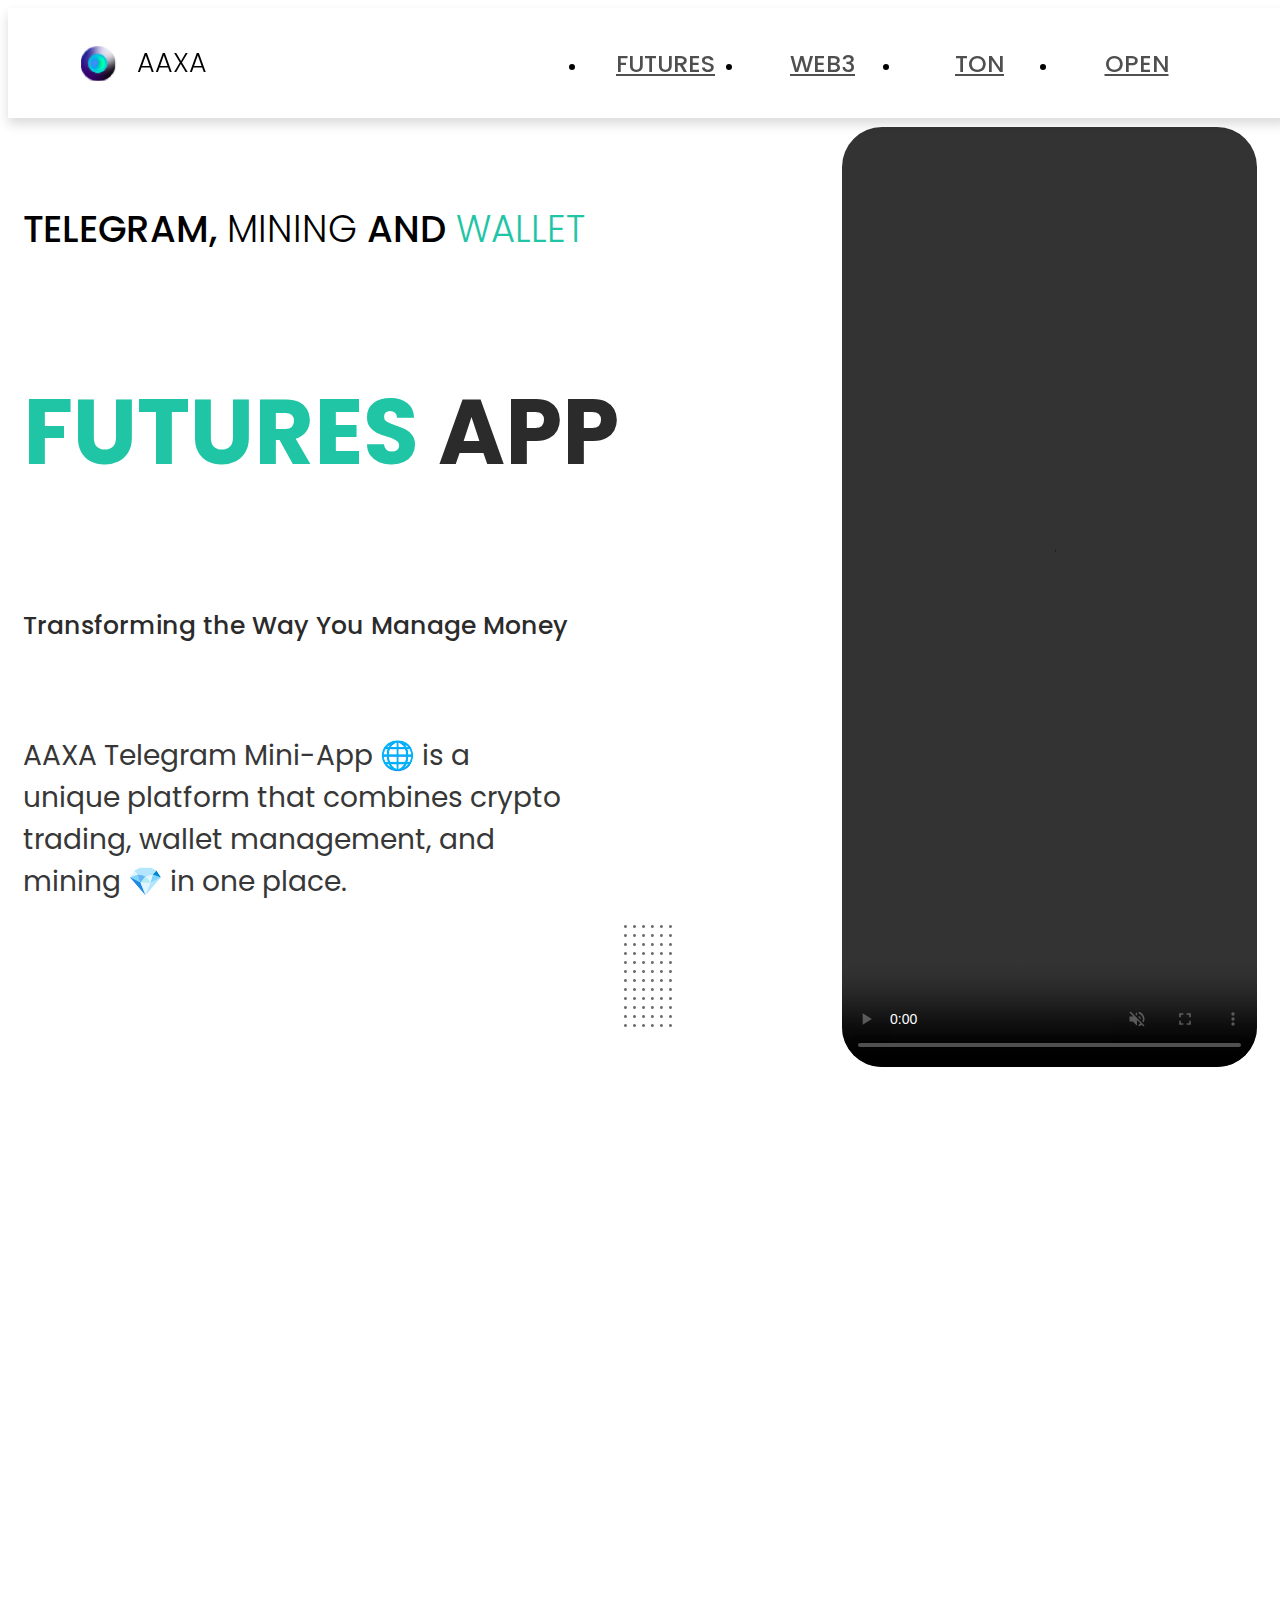
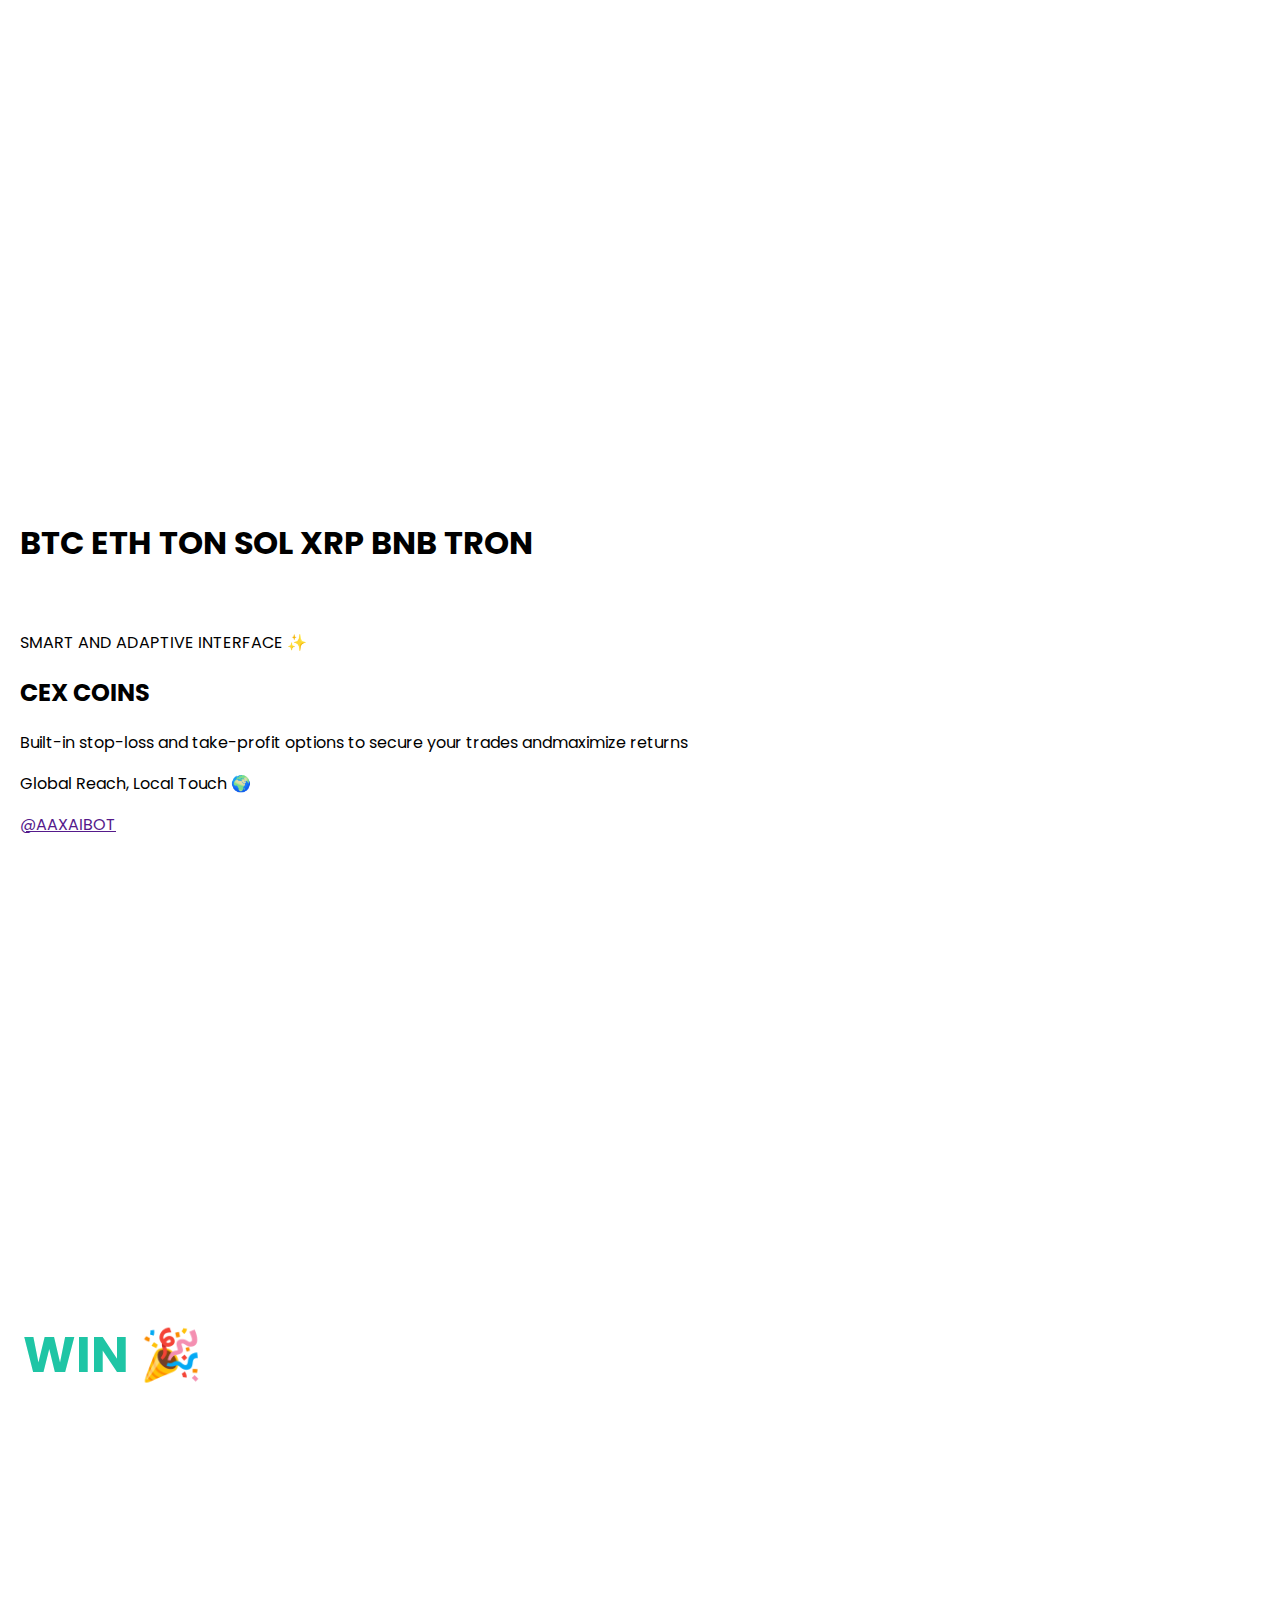
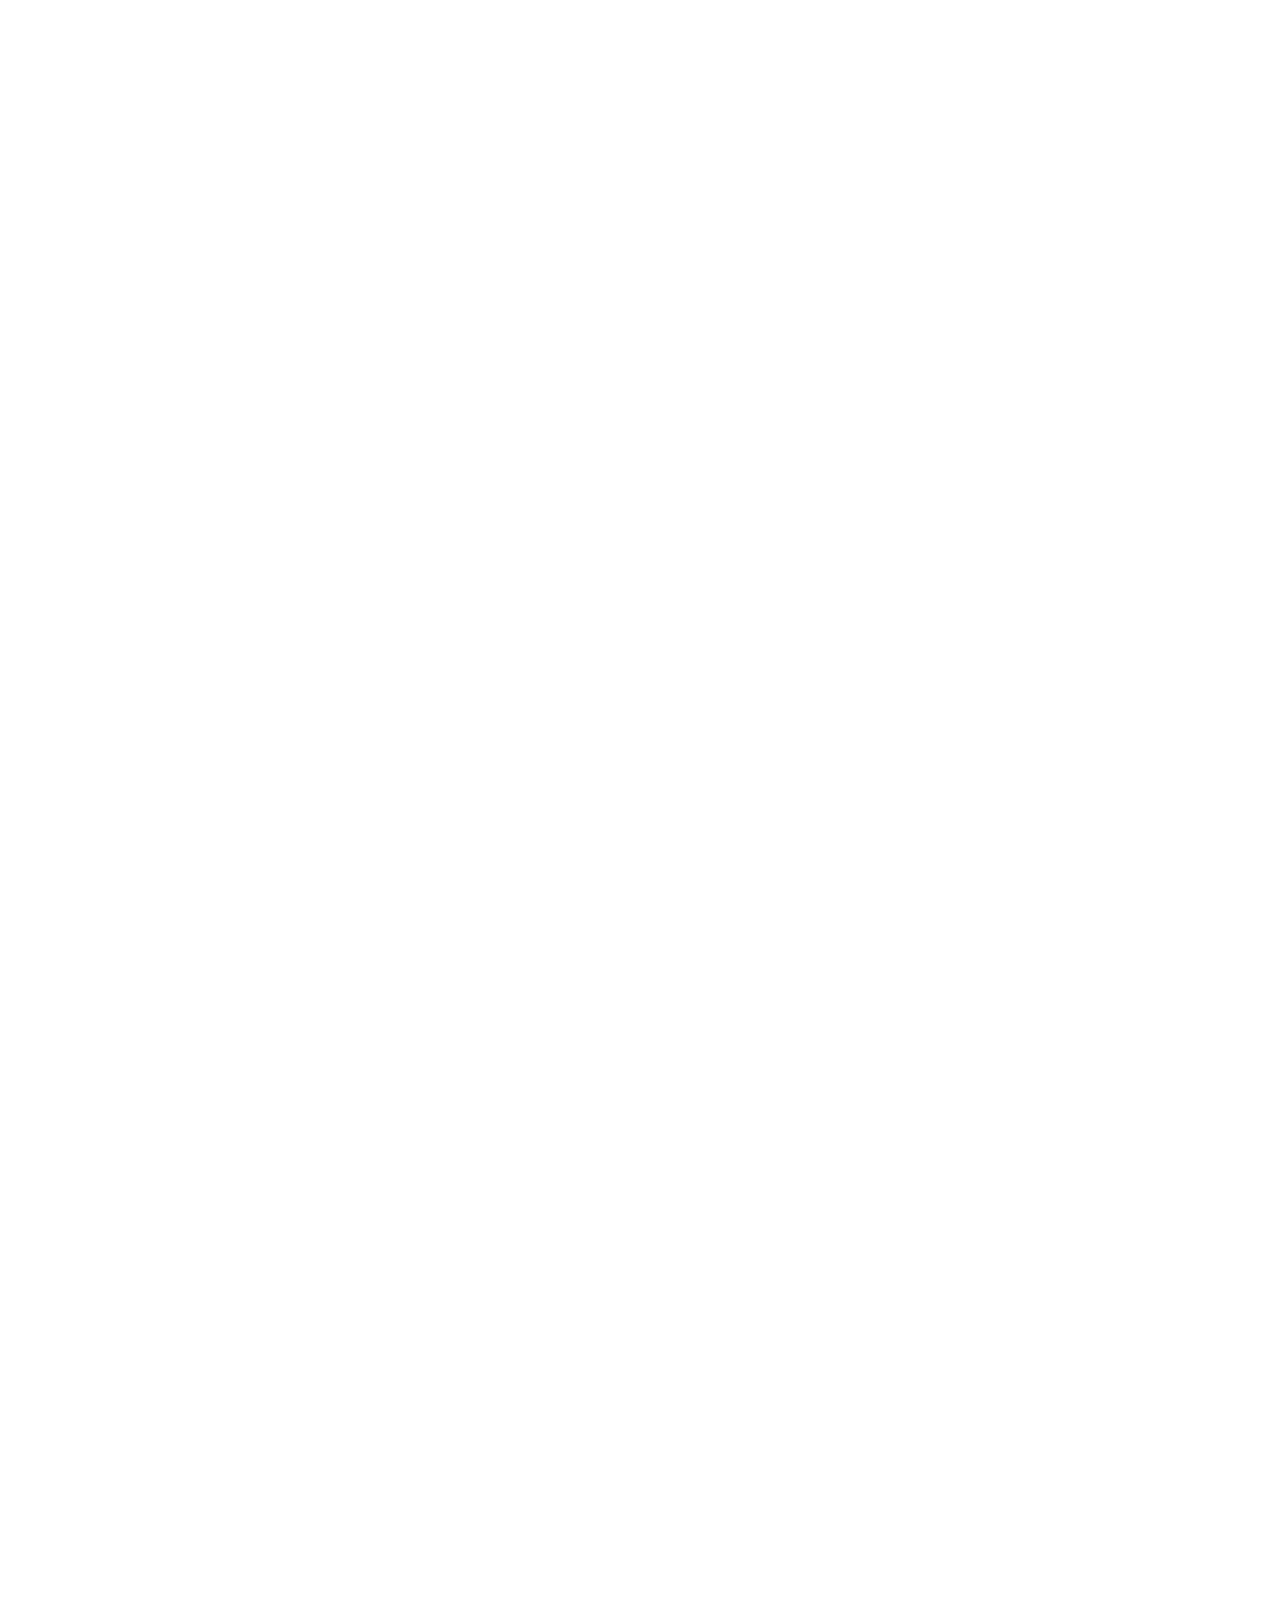
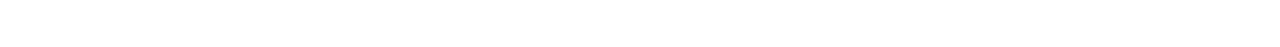
==== commit a665c226: "Add files via upload" ====
--- a/index.html
+++ b/index.html
@@ -4,6 +4,7 @@
 	<meta charset="UTF-8">
 	<meta name="viewport" content="width=device-width, initial-scale=1.0">
 	<title>Document</title>
+	<link rel="icon" href="./img/favicon.png">
 	<link rel="stylesheet" href="css/reset.css">
 	<link rel="stylesheet" href="css/web3.css">
 	<link rel="stylesheet" href="css/ton.css">
@@ -50,7 +51,8 @@
 							<a href="https://t.me/AAXAIBOT">@AAXAIBOT</a>
 						</div>
 					</div>
-					<img loading="lazy" src="./img/phone__futures.svg" alt="" class="app__img anim-items">
+					<!-- <img loading="lazy" src="./imgphone__futures.svg" alt="" class="app__img anim-items"> -->
+					<video preload="auto" controls muted loop autoplay src="./img/video.mp4" class="app__img anim-items"></video>
 				</div>
 			</div>
 		</section>
@@ -63,7 +65,7 @@
 						<p class="web__subtitle anim-items">TON Blockchain Technology : High-level security and transaction transparency </p>
 						<p class="web__text anim-items">Real-Time Notifications 📲: Full control over all transactions as they happen</p>
 					</div>
-					<img loading="lazy" src="./img/laptop.svg" alt="" class="web__img anim-items">
+					<img loading="lazy" src="./img/laptop.png" alt="" class="web__img anim-items">
 				</div>
 			</div>
 		</section>
@@ -98,7 +100,7 @@
 					<h1 class="crypto__title anim-items">BTC <span class="crypto__title-regular">ETH</span> TON <span class="crypto__title-regular">SOL</span> XRP <span class="crypto__title-regular">BNB</span> TRON</h1>
 					<div class="crypto__row">
 						<div class="crypto__img anim-items">
-							<img loading="lazy" src="./img/crypto__laptop.svg" alt="" class="crypto__imgg">
+							<img loading="lazy" src="./img/crypto__laptop.png" alt="" class="crypto__imgg">
 						</div>
 						<div class="crypto__column">
 							<p class="crypto__upertitle anim-items"> <span class="crypto__upertitle-medium">SMART</span> AND ADAPTIVE INTERFACE ✨</p>
@@ -113,11 +115,12 @@
 				</div>
 			</div>
 		</section>
-		<section id="open" class="phones">
+		<section id="open">
+		<section class="phones">
 			<div class="phones__row-2">
-				<img loading="lazy" src="./img/open__phone1.svg" alt="" class="phone1 anim-items">
-				<img loading="lazy" src="./img/open__phone2.svg" alt="" class="phone2 anim-items">
-				<img loading="lazy" src="./img/open__phone3.svg" alt="" class="phone3 anim-items">
+				<img loading="lazy" src="./img/open__phone1.png" alt="" class="phone1 anim-items">
+				<img loading="lazy" src="./img/open__phone2.jpg" alt="" class="phone2 anim-items">
+				<img loading="lazy" src="./img/open__phone3.jpg" alt="" class="phone3 anim-items">
 			</div>
 		</section>
 		<section  class="tgbot">
@@ -176,10 +179,11 @@
 		<section class="phones">
 			<div class="phones__row-2">
 				<img loading="lazy" src="./img/open__phone4-test.jpg" alt="" class="phone1 anim-items">
-				<img loading="lazy" src="./img/open__phone5.svg" alt="" class="phone2 anim-items">
+				<img loading="lazy" src="./img/open-phone5.png" alt="" class="phone2 anim-items">
 				<img loading="lazy" src="./img/open__phone6.svg" alt="" class="phone3 anim-items">
 			</div>
 		</section>
+	</section>
 	</main>
 	<script src="script.js"></script>
 </body>
--- a/css/main.css
+++ b/css/main.css
@@ -41,7 +41,7 @@
 	height: 80px;
 	background-color: white;
 	z-index: 100;
-	box-shadow: 0px 6px 11px 0px rgba(0,0,0,0.49);
+	box-shadow: 0px 6px 11px 0px rgba(0,0,0,0.15);
 }
 
 .header-row {
@@ -102,11 +102,7 @@
 	align-content: center;
 }
 
-.header__menu-item > a:hover{
-	background: linear-gradient(90deg, rgba(48,194,183,1) 0%, rgba(112,225,166,1) 50%, rgba(150,239,193,1) 100%);
-	transition-duration: 0.2s;
-	color: white;
-}
+
 
 .header__menunav-item > a{
 	font-size: 23.5px;
@@ -122,9 +118,9 @@
 	align-content: center;
 }
 
-.header__menunav-item > a:hover{
+
+.active__menu{
 	background: linear-gradient(90deg, rgba(48,194,183,1) 0%, rgba(112,225,166,1) 50%, rgba(150,239,193,1) 100%);
-	transition-duration: 0.2s;
 	color: white;
 }
 
@@ -162,18 +158,21 @@
 
 .menu__nav{
 	display: none;
-	width: 100%;
+	max-width: 100%;
 	height: 80px;
 	justify-content: center;
 	align-items: center;
 	background-color: white;
 	border-radius: 20px;	
 	bottom: 0;
+	left: 50%;
 	position: fixed;
 	z-index: 60;
-	margin: 0 15px 15px 15px;
-	box-shadow: -2px 0px 10px -1px rgba(0,0,0,0.49);
+	box-shadow: -2px 0px 10px -1px rgba(0,0,0,0.15);
 	gap: 10px;
+	transform: translateX(-50%);
+	padding: 0 15px 0 15px;
+	margin-bottom: 15px;
 }
 
 
@@ -297,6 +296,7 @@
 	width: 415px;
 	opacity: 0;
 	transition: all 0.8s ease 0.6s;
+	border-radius: 40px;
 }
 
 .app__btn a{
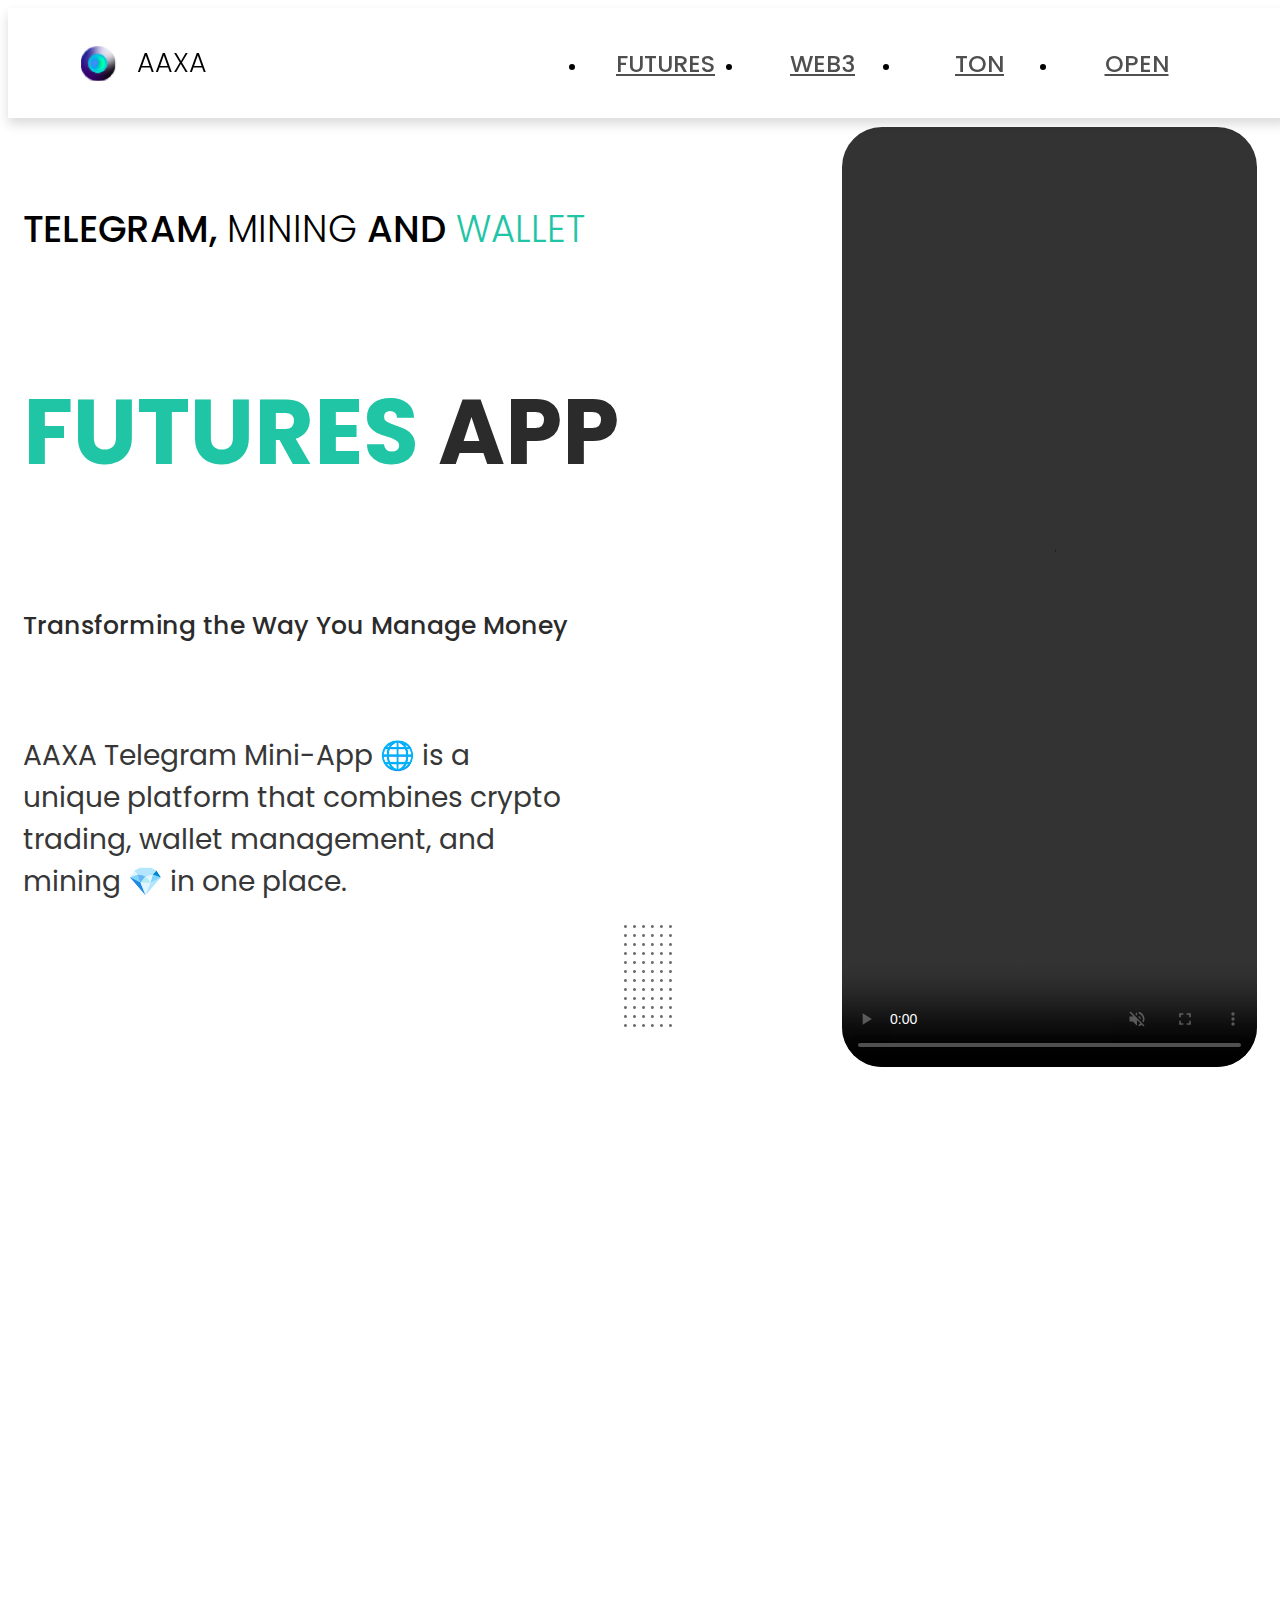
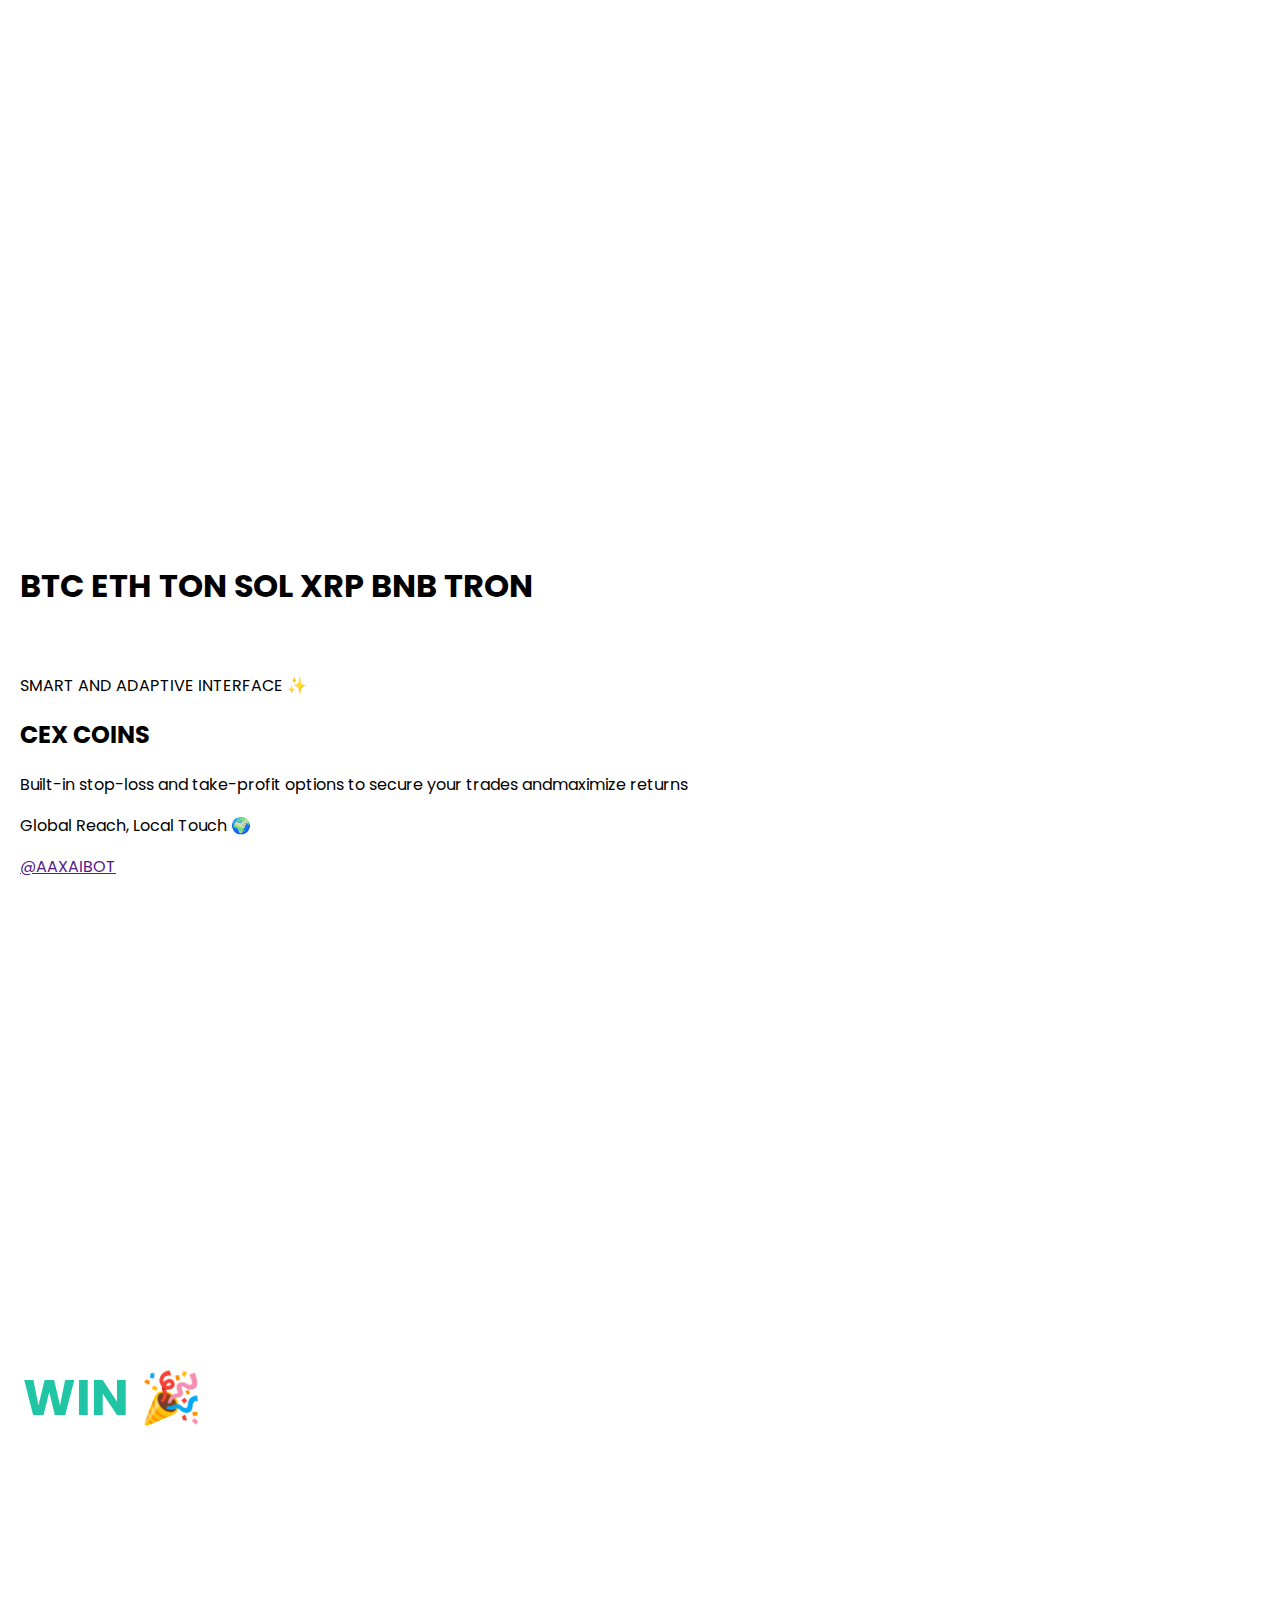
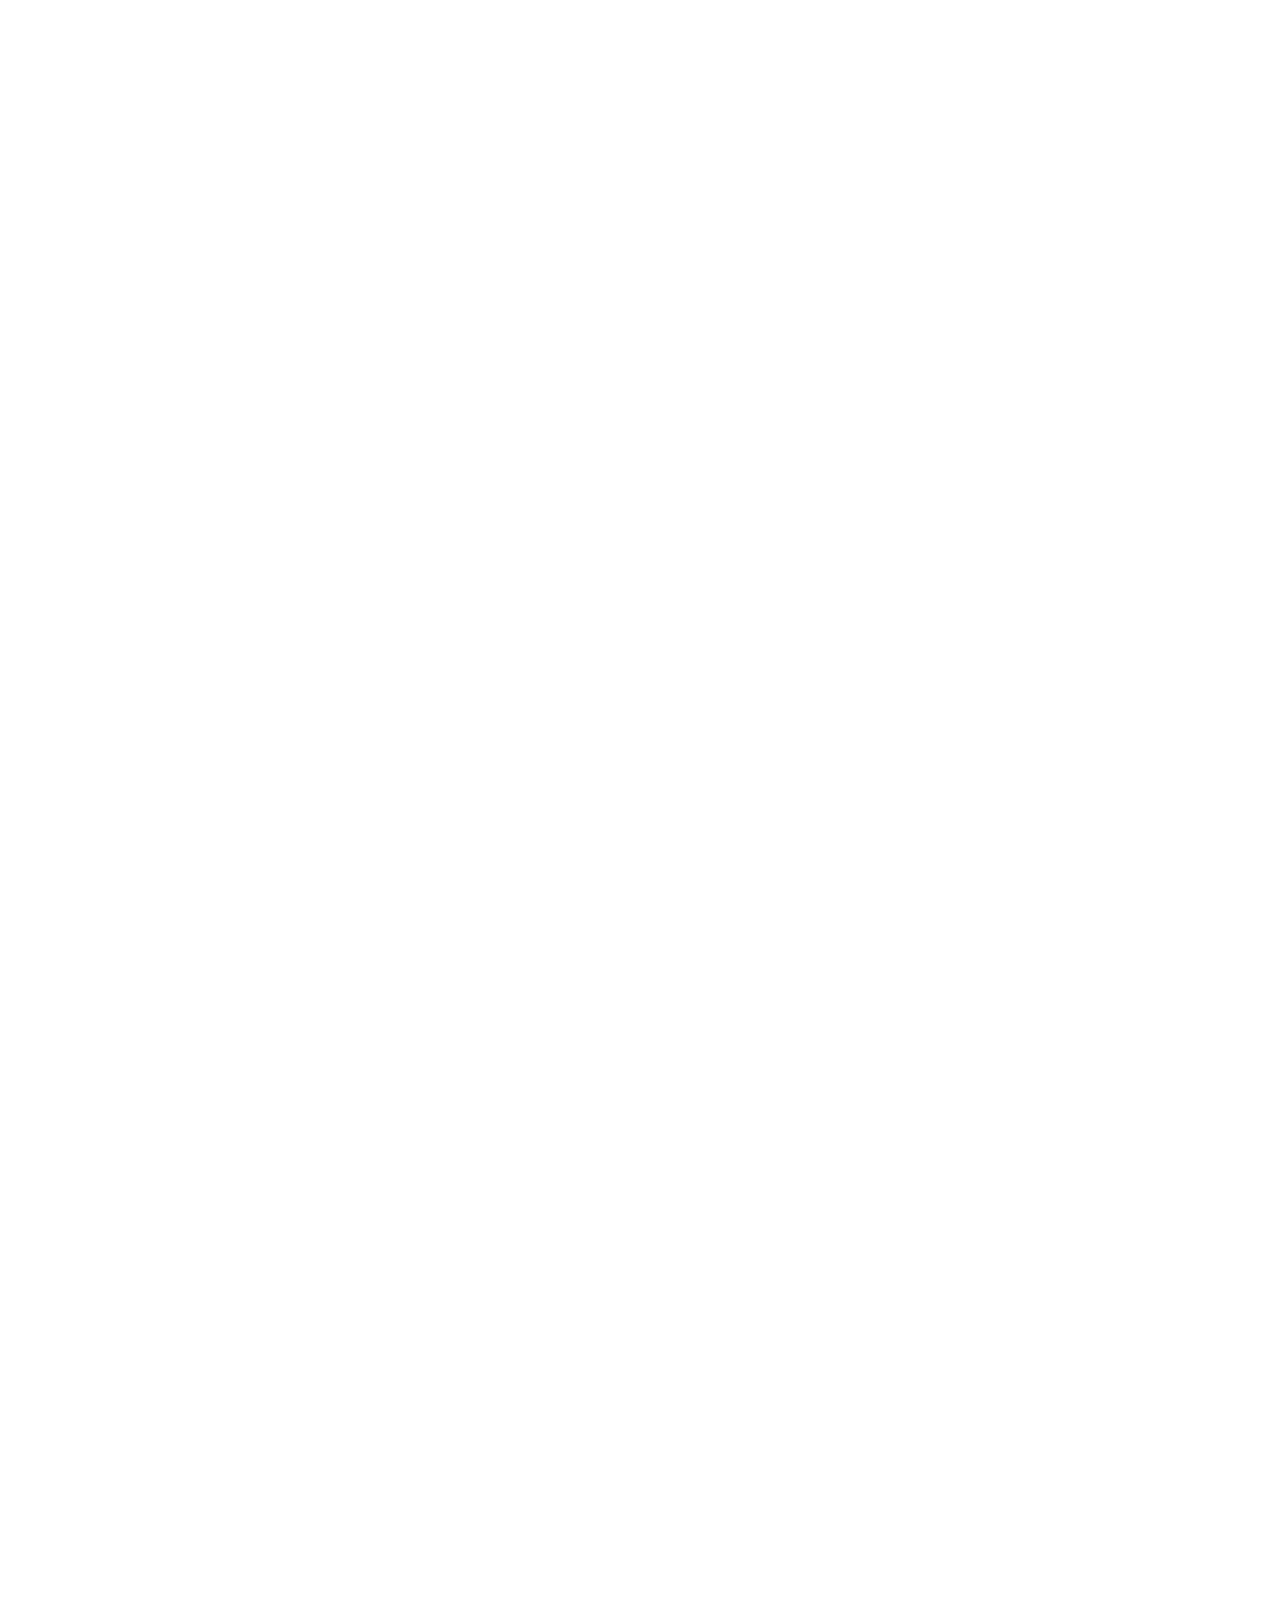
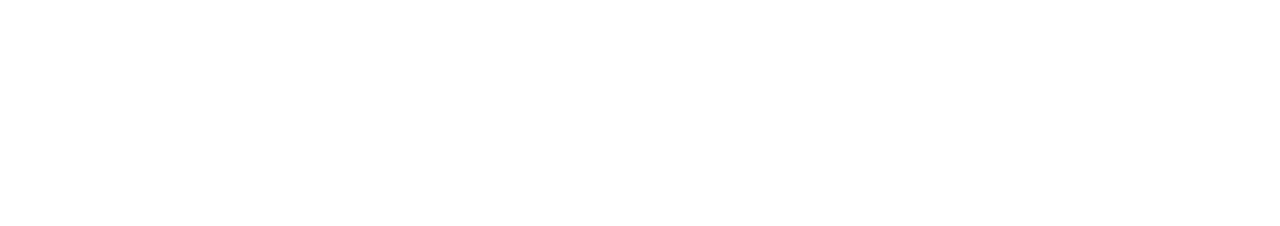
==== commit 6bbafa28: "Add files via upload" ====
--- a/index.html
+++ b/index.html
@@ -80,7 +80,7 @@
 							<p class="ton__text-third anim-items"> <span class="ton__text-third-medium">TON’s </span>smart contract technology</p>
 							<p class="ton__text-fourty anim-items"> <span class="ton__text-fourty-medium">Eco-Friendly Mining </span>– Sustainable technology</p>
 						</div>
-						<img loading="lazy" src="./img/phone.svg" alt="" class="ton__img anim-items">
+						<img loading="lazy" src="./img/Black.png" alt="" class="ton__img anim-items">
 					
 					<div class="ton__text-column">
 						<p class="ton__text-second second anim-items"> <span class="ton__text-second-medium">Decentralized Network</span> – Fully distributed system</p>
@@ -164,7 +164,7 @@
 								<p class="ecosystem__row-item1-subtitle">1️⃣ Choose a miner, connect your wallet, and start earning instantly without owning hardware! </p>
 							</div>
 						</div>
-						<div class="ecosystem__row-item2 "><img src="./img/Ecosystem__phine.svg" alt="" class="ecosystem__phone anim-items"></div>
+						<div class="ecosystem__row-item2 "><img src="./img/E" alt="" class="ecosystem__phone anim-items"></div>
 						<div class="ecosystem__column ecosystem__column-end">
 							<h2 class="ecosystem__column-title anim-items">Integration</h2>
 							<div class="ecosystem__row-item1 anim-items">
@@ -180,7 +180,10 @@
 			<div class="phones__row-2">
 				<img loading="lazy" src="./img/open__phone4-test.jpg" alt="" class="phone1 anim-items">
 				<img loading="lazy" src="./img/open-phone5.png" alt="" class="phone2 anim-items">
-				<img loading="lazy" src="./img/open__phone6.svg" alt="" class="phone3 anim-items">
+				<img loading="lazy" src="./img/open__phaone6.png" alt="" class="phone3 anim-items">
+			</div>
+			<div class="app__btn app__btn-bottom anim-items">
+				<a href="https://t.me/AAXAIBOT">@AAXAIBOT</a>
 			</div>
 		</section>
 	</section>
--- a/css/main.css
+++ b/css/main.css
@@ -300,11 +300,25 @@
 }
 
 .app__btn a{
-	color:white;
+	color: black;
 	font-size: 22px;
 	font-weight: 600;
 	position: relative;
-}
+	background-color: transparent;
+	border: none;
+
+	-webkit-user-select: none; 
+   -moz-user-select: none;    
+   -ms-user-select: none;     
+   user-select: none;         
+}
+
+.app__btn a:hover{
+	background-color: transparent;
+	border: none;
+}
+
+
 
 .app__btn a::after{
 	position: absolute;
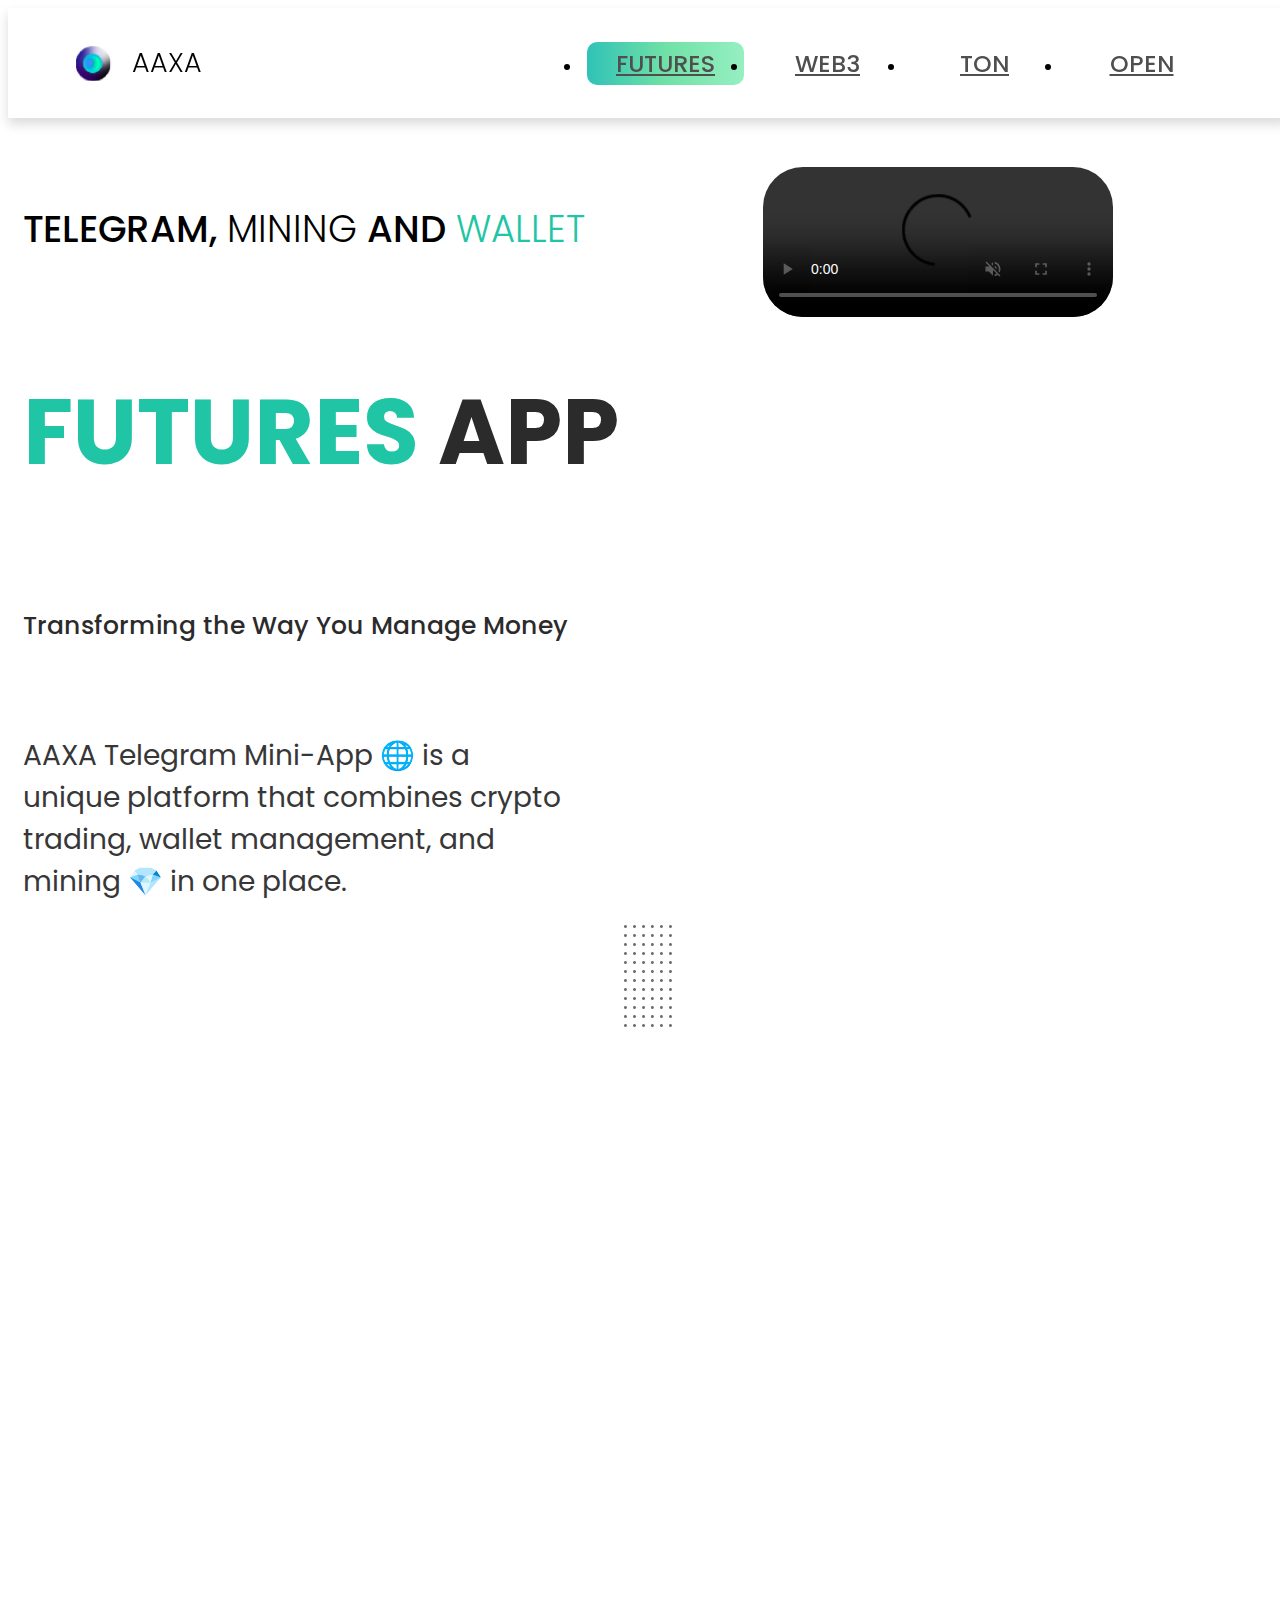
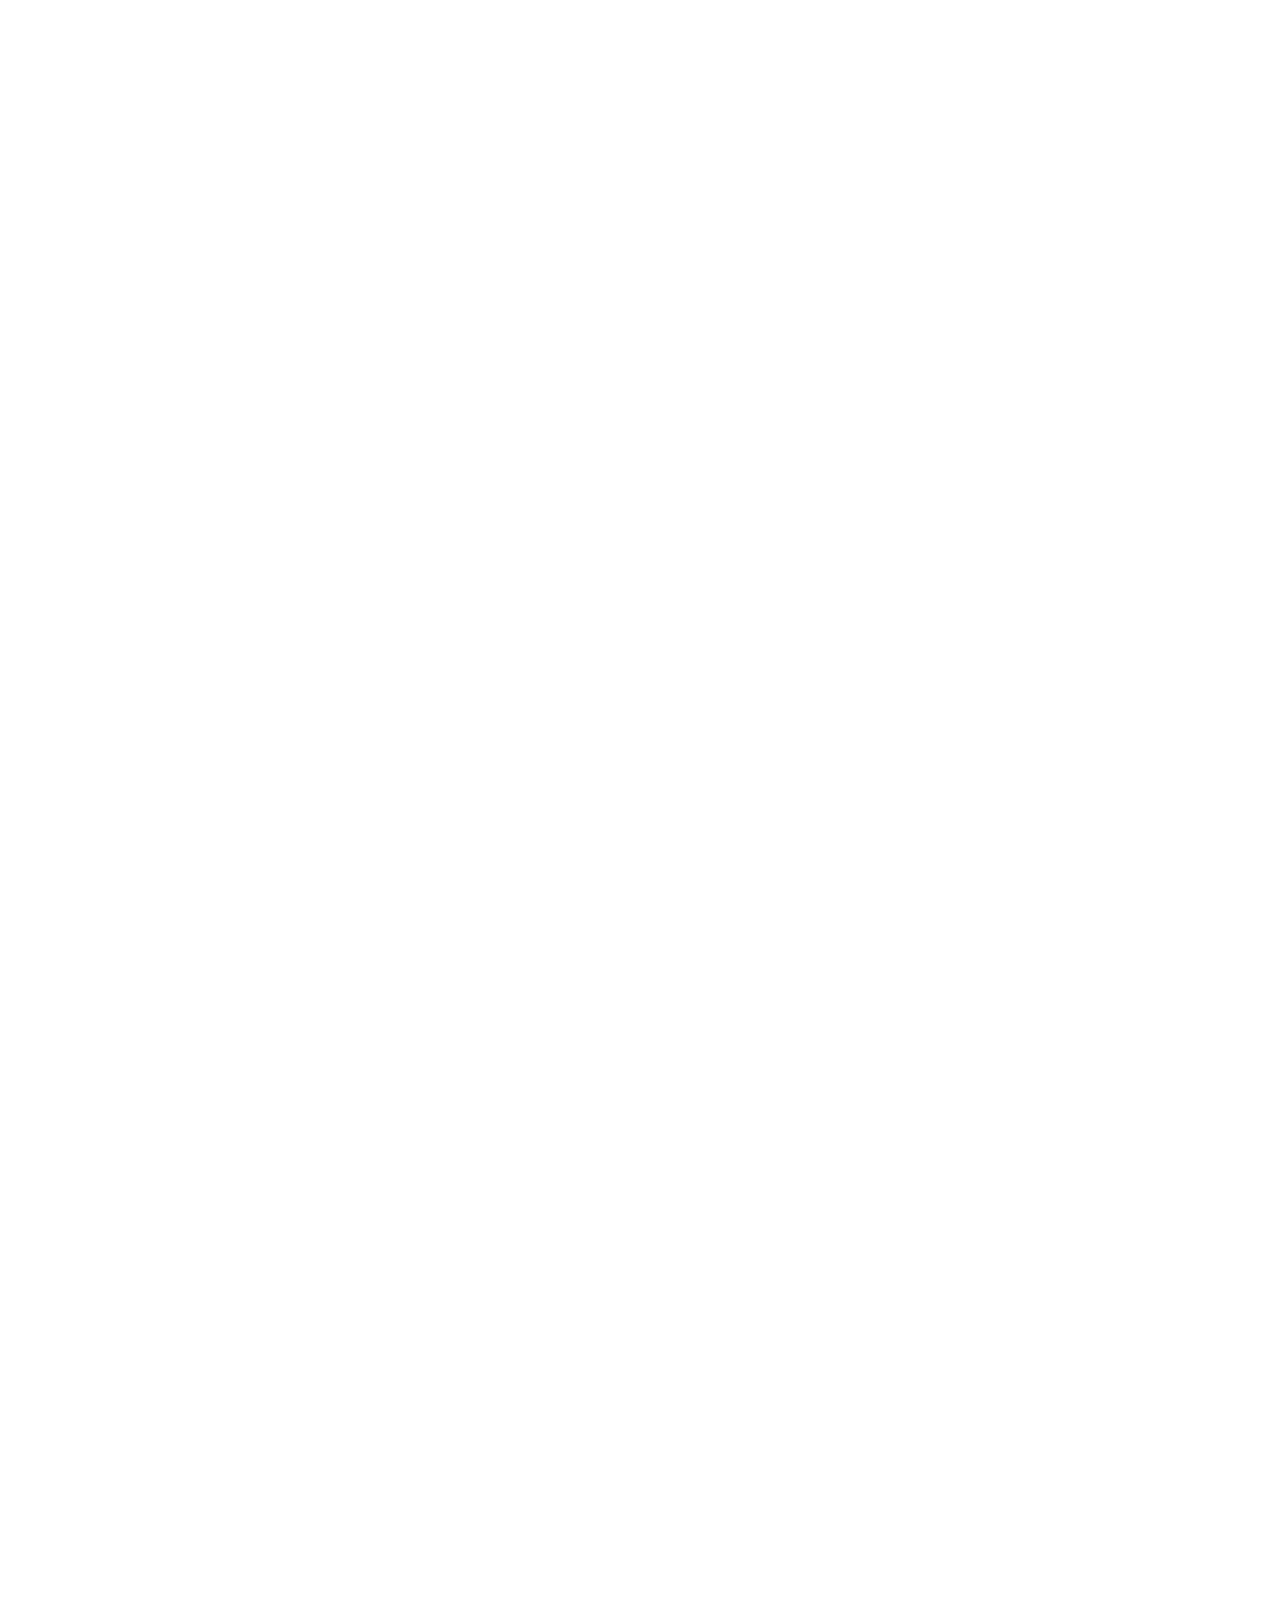
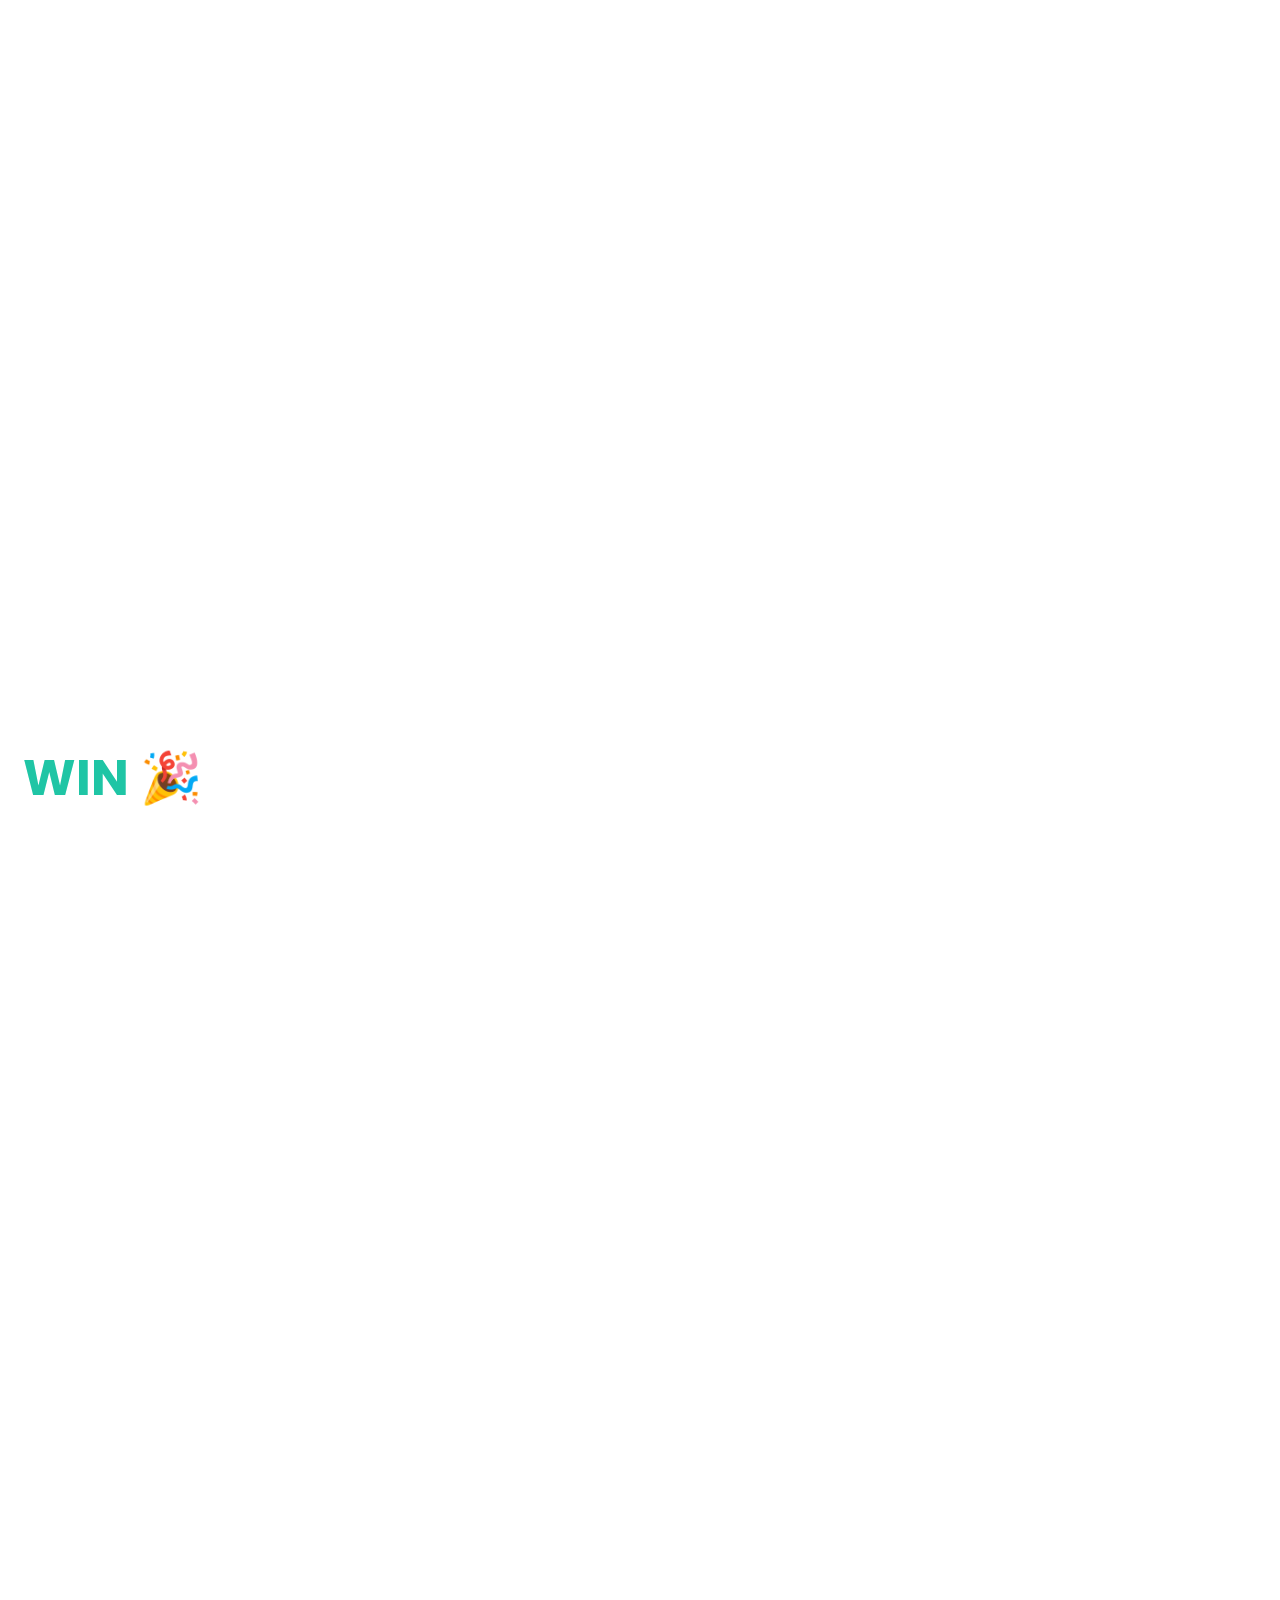
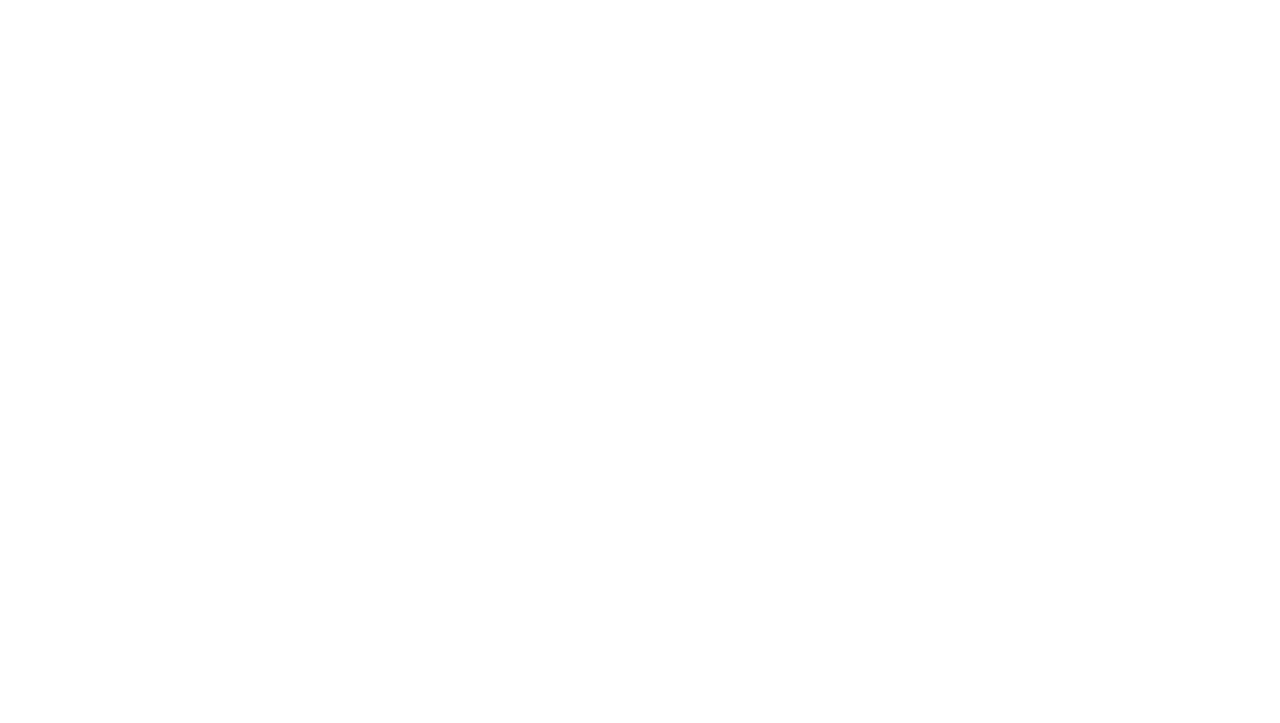
==== commit 8a981d5f: "Add files via upload" ====
--- a/index.html
+++ b/index.html
@@ -51,7 +51,7 @@
 							<a href="https://t.me/AAXAIBOT">@AAXAIBOT</a>
 						</div>
 					</div>
-					<!-- <img loading="lazy" src="./imgphone__futures.svg" alt="" class="app__img anim-items"> -->
+					
 					<video preload="auto" controls muted loop autoplay src="./img/video.mp4" class="app__img anim-items"></video>
 				</div>
 			</div>
@@ -93,8 +93,8 @@
 					</div>
 				</div>
 			</div>
-		</section>
-		<section class="crypto">
+		
+		<div class="crypto">
 			<div class="container-right">
 				<div class="crypto__content">
 					<h1 class="crypto__title anim-items">BTC <span class="crypto__title-regular">ETH</span> TON <span class="crypto__title-regular">SOL</span> XRP <span class="crypto__title-regular">BNB</span> TRON</h1>
@@ -114,78 +114,79 @@
 					</div>
 				</div>
 			</div>
+		</div>
 		</section>
-		<section id="open">
-		<section class="phones">
-			<div class="phones__row-2">
-				<img loading="lazy" src="./img/open__phone1.png" alt="" class="phone1 anim-items">
-				<img loading="lazy" src="./img/open__phone2.jpg" alt="" class="phone2 anim-items">
-				<img loading="lazy" src="./img/open__phone3.jpg" alt="" class="phone3 anim-items">
-			</div>
-		</section>
-		<section  class="tgbot">
-			<div class="container">
-				<div class="tgbot__title-row">
-					<h2 class="tgbot__title anim-items">Telegram BOT</h2>
-					<p class="tgbot__title-text anim-items">REFERRAL REWARDS SYSTEM +0.000555/p>
-				</div>
-				<div class="green__block anim-items"></div>
-				<div class="tgbot__content-row">
-					<div class="tgbot__text-column">
-						<h3 class="tgbot__text-title anim-items">WIN 🎉</h3>
-						<ul class="text__list">
-							<li class="text__item-1 anim-items"> • Profile 🛸: View and manage yourpersonal details and activity.</li>
-							<li class="text__item-2 anim-items"> • Charts 🛰 Access <span class="text__item-2-regular">real-time</span> marketgraphs for price analysis.</li>
-							<li class="text__item-3 anim-items"> • Request 🌱 with just one tap.</li>
-							<li class="text__item-4 anim-items"> • Share and Expand 🧭 Spread the wordwith referral links and <span class="text__item-4-regular">grow</span> theplatform’s success</li>
-						</ul>
-					</div>
-					<img loading="lazy" src="./img/tgbot__laptop.svg" alt="" class="tgbot__img anim-items">
+			<section id="open">
+			<div  class="phones">
+				<div class="phones__row-2">
+					<img loading="lazy" src="./img/White.png" alt="" class="phone1 anim-items">
+					<img loading="lazy" src="./img/Natural.png" alt="" class="phone2 anim-items">
+					<img loading="lazy" src="./img/open__phone3.jpg" alt="" class="phone3 anim-items">
 				</div>
 			</div>
-		</section>
-		<section class="ecosystem">
-			<div class="container">
-				<div class="ecosystem__column">
-					<div class="ecosystem__punkts">
-						<ul class="ecosystem__punkts-list anim-items">
-							<li class="ecosystem__punkts-item">1️⃣ <span class="ecosystem__punkts-item-green">Hashrate</span> – The speed of computations by mining equipment</li>
-							<li class="ecosystem__punkts-item ecosystem__punkts-item-medium">2️⃣ Block Reward – The reward for successfully adding a block to the blockchain</li>
-							<li class="ecosystem__punkts-item">3️⃣ <span class="ecosystem__punkts-item-green">Mining</span> <span class="ecosystem__punkts-item-medium">Pool</span> – A group of miners working together to share rewards</li>
-							<li class="ecosystem__punkts-item ecosystem__punkts-item-medium">4️⃣ ASIC Miner – Specialized hardware designed for mining</li>
-							<li class="ecosystem__punkts-item">5️⃣ <span class="ecosystem__punkts-item-green">Difficulty</span> – The complexity of solving tasks to mine a new block</li>
-						</ul>
+			<div  class="tgbot">
+				<div class="container">
+					<div class="tgbot__title-row">
+						<h2 class="tgbot__title anim-items">Telegram BOT</h2>
+						<p class="tgbot__title-text anim-items">REFERRAL REWARDS SYSTEM +0.000555/p>
 					</div>
-					<div class="ecosystem__row">
-						<div class="ecosystem__column">
-							<h2 class="ecosystem__column-title anim-items">Ecosystem</h2>
-							<div class="ecosystem__row-item1 anim-items">
-								<p class="ecosystem__row-item1-title">Cloud Mining  ⚡</p>
-								<p class="ecosystem__row-item1-subtitle">1️⃣ Choose a miner, connect your wallet, and start earning instantly without owning hardware! </p>
+					<div class="green__block anim-items"></div>
+					<div class="tgbot__content-row">
+						<div class="tgbot__text-column">
+							<h3 class="tgbot__text-title anim-items">WIN 🎉</h3>
+							<ul class="text__list">
+								<li class="text__item-1 anim-items"> • Profile 🛸: View and manage yourpersonal details and activity.</li>
+								<li class="text__item-2 anim-items"> • Charts 🛰 Access <span class="text__item-2-regular">real-time</span> marketgraphs for price analysis.</li>
+								<li class="text__item-3 anim-items"> • Request 🌱 with just one tap.</li>
+								<li class="text__item-4 anim-items"> • Share and Expand 🧭 Spread the wordwith referral links and <span class="text__item-4-regular">grow</span> theplatform’s success</li>
+							</ul>
+						</div>
+						<img loading="lazy" src="./img/macbook.png" alt="" class="tgbot__img anim-items">
+					</div>
+				</div>
+			</div>
+			<div class="ecosystem">
+				<div class="container">
+					<div class="ecosystem__column">
+						<div class="ecosystem__punkts">
+							<ul class="ecosystem__punkts-list anim-items">
+								<li class="ecosystem__punkts-item">1️⃣ <span class="ecosystem__punkts-item-green">Hashrate</span> – The speed of computations by mining equipment</li>
+								<li class="ecosystem__punkts-item ecosystem__punkts-item-medium">2️⃣ Block Reward – The reward for successfully adding a block to the blockchain</li>
+								<li class="ecosystem__punkts-item">3️⃣ <span class="ecosystem__punkts-item-green">Mining</span> <span class="ecosystem__punkts-item-medium">Pool</span> – A group of miners working together to share rewards</li>
+								<li class="ecosystem__punkts-item ecosystem__punkts-item-medium">4️⃣ ASIC Miner – Specialized hardware designed for mining</li>
+								<li class="ecosystem__punkts-item">5️⃣ <span class="ecosystem__punkts-item-green">Difficulty</span> – The complexity of solving tasks to mine a new block</li>
+							</ul>
+						</div>
+						<div class="ecosystem__row">
+							<div class="ecosystem__column">
+								<h2 class="ecosystem__column-title anim-items">Ecosystem</h2>
+								<div class="ecosystem__row-item1 anim-items">
+									<p class="ecosystem__row-item1-title">Cloud Mining  ⚡</p>
+									<p class="ecosystem__row-item1-subtitle">1️⃣ Choose a miner, connect your wallet, and start earning instantly without owning hardware! </p>
+								</div>
 							</div>
-						</div>
-						<div class="ecosystem__row-item2 "><img src="./img/E" alt="" class="ecosystem__phone anim-items"></div>
-						<div class="ecosystem__column ecosystem__column-end">
-							<h2 class="ecosystem__column-title anim-items">Integration</h2>
-							<div class="ecosystem__row-item1 anim-items">
-								<p class="ecosystem__row-item1-title"> Next  Mining ⛏</p>
-								<p class="ecosystem__row-item1-subtitle">2️⃣ Hassle - Mining Rent power, track earnings in real-time, and get payouts directly to your wallet! ⚡</p>
+							<div class="ecosystem__row-item2 "><img src="./img/Ecosystem__phne.svg" alt="" class="ecosystem__phone anim-items"></div>
+							<div class="ecosystem__column ecosystem__column-end">
+								<h2 class="ecosystem__column-title anim-items">Integration</h2>
+								<div class="ecosystem__row-item1 anim-items">
+									<p class="ecosystem__row-item1-title"> Next  Mining ⛏</p>
+									<p class="ecosystem__row-item1-subtitle">2️⃣ Hassle - Mining Rent power, track earnings in real-time, and get payouts directly to your wallet! ⚡</p>
+								</div>
 							</div>
 						</div>
 					</div>
 				</div>
 			</div>
-		</section>
-		<section class="phones">
-			<div class="phones__row-2">
-				<img loading="lazy" src="./img/open__phone4-test.jpg" alt="" class="phone1 anim-items">
-				<img loading="lazy" src="./img/open-phone5.png" alt="" class="phone2 anim-items">
-				<img loading="lazy" src="./img/open__phaone6.png" alt="" class="phone3 anim-items">
+			<div class="phones">
+				<div class="phones__row-2">
+					<img loading="lazy" src="./img/open__phone4.png" alt="" class="phone1 anim-items">
+					<img loading="lazy" src="./img/open-phone5.png" alt="" class="phone2 anim-items">
+					<img loading="lazy" src="./img/open__phaone6.png" alt="" class="phone3 anim-items">
+				</div>
+				<div class="app__btn app__btn-bottom anim-items">
+					<a href="https://t.me/AAXAIBOT">@AAXAIBOT</a>
+				</div>
 			</div>
-			<div class="app__btn app__btn-bottom anim-items">
-				<a href="https://t.me/AAXAIBOT">@AAXAIBOT</a>
-			</div>
-		</section>
 	</section>
 	</main>
 	<script src="script.js"></script>
--- a/css/web3.css
+++ b/css/web3.css
@@ -56,6 +56,7 @@
 .header__menu {
 	display: flex;
 	flex-direction: row;
+	gap: 60px;
 }	
 
 .header__menu-list {
@@ -82,12 +83,6 @@
 	border-radius: 10px;
 	text-align: center;
 	align-content: center;
-}
-
-.header__menu-item > a:hover{
-	background: linear-gradient(90deg, rgba(48,194,183,1) 0%, rgba(112,225,166,1) 50%, rgba(150,239,193,1) 100%);
-	transition-duration: 0.2s;
-	color: white;
 }
 
 .menu {
@@ -191,14 +186,18 @@
 	position: absolute;
 	content: url('../img/web__after.svg');
 	top: clamp(70px,7.29vw,140px);
+	z-index: -1;
 }
 
 .web__img{
-	margin-right: -200px;
-	margin-top: 30px;
-
+	margin-left: 0;
+	margin-top: 60px;
+	display: block;
+	width: 630px;
+	height: 100%;
 	opacity: 0;
 	transition: all 0.8s ease 0.25s;
+	z-index: 50;
 }
 
 .active{
@@ -211,7 +210,7 @@
 
 @media(max-width:1300px){
 	.web__img{
-		margin-right: -100px;
+		margin-right: 0;
 		width: 600px;
 	}
 }
@@ -242,7 +241,7 @@
 }
 
 @media(max-width:500px){
-	
-}
-
-
+
+}
+
+
--- a/css/ton.css
+++ b/css/ton.css
@@ -1,4 +1,9 @@
 @import url('https://fonts.googleapis.com/css2?family=Poppins:ital,wght@0,100;0,200;0,300;0,400;0,500;0,600;0,700;0,800;0,900;1,100;1,200;1,300;1,400;1,500;1,600;1,700;1,800;1,900&display=swap');
+
+@keyframes menuanimation{
+	from {opacity: 0;}
+	to {opacity: 1;}
+}  
 
 body{
 	font-family: "Poppins", serif;
@@ -85,10 +90,42 @@
 	align-content: center;
 }
 
-.header__menu-item > a:hover{
-	background: linear-gradient(90deg, rgba(48,194,183,1) 0%, rgba(112,225,166,1) 50%, rgba(150,239,193,1) 100%);
-	transition-duration: 0.2s;
-	color: white;
+
+.menu {
+	width: 100%;
+	height: 400px;
+	display: none;
+	justify-content: space-between;
+	flex-direction: column;
+	background-color: white;
+	position: absolute;
+	z-index: 44;
+	padding: 20px 20px;
+	gap: 40px;
+	font-size: 25px;
+	font-weight: 600;
+	color: #2c2b2b;
+	
+	overflow-y: auto;
+	animation: menuanimation 0.4s;
+}
+
+.open{
+	display: flex;
+}
+
+.menu a{
+	color: #2c2b2b;
+}
+
+.menu__img{
+	display: none;
+	width: 36px;
+	height: 36px;
+}
+
+
+.active__menu-item {
 }
 
 
@@ -96,6 +133,7 @@
 
 .ton {
 	padding-top: 45px;
+	margin-top: 45px;
 }
 
 .ton__content {
@@ -216,7 +254,7 @@
 }
 
 .ton__img{
-	width: clamp(150px,16.4vw,315px);
+	width: clamp(180px,16.4vw,315px);
 	display: block;
 	opacity: 0;
 	transition: all 0.8s ease 0.18s;
@@ -262,6 +300,165 @@
 	transition: all 0.8s ease 0.4s;
 }
 
+/* SECTION2 */
+
+.crypto {
+padding-top: 100px;
+}
+
+.crypto__content {
+	
+}
+
+.crypto__title {
+	font-size: clamp(35px,3.9vw,75px);
+	font-weight: 600;
+	color: #2c2b2b;
+	padding-left: 50px;
+	display: inline-block;
+
+	transform: translate(0px , 120%);
+	opacity: 0;
+	transition: all 0.8s ease 0.2s;
+}
+
+.crypto__title-regular{
+	font-weight: 400;
+}
+
+.crypto__row {
+	display: flex;
+	margin-top: 75px;
+}
+
+.crypto__img {
+	width: 890px;
+	object-fit: contain;
+	z-index: 50;
+
+	opacity: 0;
+	transition: all 0.8s ease 0.4s;
+}
+
+.crypto__img{
+	z-index: 50;
+}
+
+.crypto__column {
+	display: flex;
+	flex-direction: column;
+}
+
+.crypto__upertitle {
+	font-size: clamp(14px,1.3vw,25px);
+	font-weight: 400;
+	color: #2c2b2b;
+
+	transform: translate(0px , 120%);
+	opacity: 0;
+	transition: all 0.8s ease 0.3s;
+}
+
+.crypto__upertitle-medium{
+	font-weight: 600;	
+}
+
+.crypto__title-2 {
+	font-size: clamp(40px,3.9vw,75px);
+	font-weight: 400;
+	color: var(--title-color);
+	margin-top: 20px;
+	position: relative;
+
+	transform: translate(0px , 120%);
+	opacity: 0;
+	transition: all 0.8s ease 0.33s;
+}
+
+.crypto__title-2::before{
+	content: url('../img/crypto__title2-after.svg');
+	position: absolute;
+	top: 10px;
+	left: -80px;
+	z-index: -1;
+}
+
+.crypto__title-2-medium{
+	font-weight: 600;
+}
+
+.crypto__subtitle {
+	font-size: clamp(14px,1.3vw,25px);
+	font-weight: 400;
+	color: #2c2b2b;
+	max-width: 420px;
+
+	transform: translate(0px , 120%);
+	opacity: 0;
+	transition: all 0.8s ease 0.36s;
+}
+
+.crypto__subtitle-medium{
+	font-weight: 600;
+}
+
+.crypto__text {
+	margin-top: 45px;
+	font-size: clamp(14px,1.3vw,25px);
+	font-weight: 400;
+	position: relative;
+
+	transform: translate(0px , 120%);
+	opacity: 0;
+	transition: all 0.8s ease 0.4s;
+}
+
+.crypto__text::after {
+	position: absolute;
+	content: url('../img/crypto__text-after.svg');
+	top: 100px;
+	left: 320px;
+	z-index: -1;
+}
+
+.btn {
+	margin-top: 50px;
+	width: 222px;
+	height: 56px;
+	background:  linear-gradient(90deg, rgba(48,194,183,1) 0%, rgba(112,225,166,1) 50%, rgba(150,239,193,1) 100%);
+	border-radius: 10px;
+	display: flex;
+	padding-left: 20px;
+	align-items: center;
+	transition-duration: 0.2s;
+
+	transform: translate(0px , 120%);
+	opacity: 0;
+	transition: all 0.8s ease 0.42s;
+}
+
+.btn a{
+	color:white;
+	font-size: 22px;
+	font-weight: 600;
+	position: relative;
+}
+
+.btn a::after{
+	position: absolute;
+	content: url('../img/btn__after.svg');
+	left: 145px;
+	top: 2px;
+}
+
+
+
+.app__btn a::after{
+	position: absolute;
+	content: url('../img/btn__after.svg');
+	left: 145px;
+	top: 2px;
+}
 
 .active{
 	transform: translate(0px , 0px);
@@ -271,6 +468,16 @@
 @media(max-width:1775px){
 	.ton__text-subtitle{
 		margin-top: clamp(20px,2vw,40px);
+	}
+
+	.crypto__img{
+		width: 700px;
+	}
+}
+
+@media(max-width:1400px){
+	.web__marker-after::after{
+		display: none;
 	}
 }
 
@@ -293,6 +500,17 @@
 	.ton__text-title{
 		line-height: 90%;
 	}
+
+	.crypto__img{
+		width: 600px;
+	}
+
+	.crypto__text::after {
+		position: absolute;
+		content: url('../img/crypto__text-after.svg');
+		top: 100px;
+		left: 260px;
+	}
 }
 
 @media(max-width:860px){
@@ -303,11 +521,52 @@
 	.ton__text-title {
 		max-width: 350px;
 	}
+
+	.crypto__img {
+		display: none;
+	}
+
+	.crypto__column{
+		justify-content: center;
+		margin: 0 auto;
+	}
+
+	.crypto__title-2{
+		margin-top: 10px;
+	}
+
+	.crypto__row {
+		margin-top: 30px;
+	}
+
+	.crypto__text{
+		margin-top: 20px;
+	}
+
+	.crypto__content {
+		padding: 0 15px;
+	}
+
+	.crypto__title{
+		padding: 0 15px;
+	}
 }
 
 @media(max-width:800px){
 	.header__menu-list{
-		content: url('/img/menu.png');
+		display: none;
+	}
+
+	.menu__img{
+		display: flex;
+	}
+
+	.crypto__img{
+		width: 600px;
+	}
+
+	.crypto{
+		padding-top: 75px;
 	}
 }
 
@@ -322,5 +581,9 @@
 		top: 3px;
 		transform: scale(0.7);
 	}
-}
-
+
+	.crypto__img{
+		width: 400px;
+	}
+}
+
--- a/css/open.css
+++ b/css/open.css
@@ -125,7 +125,8 @@
 
 .phones {
 	padding-top: 50px;
-	padding-bottom: 80px;
+	padding-bottom: 0px;
+	margin-bottom: 20px;
 }
 
 .phone1{
@@ -360,6 +361,10 @@
 		display: flex;
 	}
 
+	.phones{
+		padding-bottom: 70px;
+	}
+
 	.tgbot__img {
 		display: none;
 	}
--- a/css/main.css
+++ b/css/main.css
@@ -8,6 +8,7 @@
 body{
 	font-family: "Poppins", serif;
 	scroll-behavior: smooth;
+	background-color: white;
 }
 
 html{
@@ -119,9 +120,13 @@
 }
 
 
+
+
 .active__menu{
 	background: linear-gradient(90deg, rgba(48,194,183,1) 0%, rgba(112,225,166,1) 50%, rgba(150,239,193,1) 100%);
 	color: white;
+	margin-right: 5px;
+	margin-left: 5px;
 }
 
 .header__menu-nav-list{
@@ -189,6 +194,7 @@
 .app__content {
 	display: flex;
 	justify-content: space-between;
+	flex-wrap: wrap;
 }
 
 .app-column {
@@ -206,6 +212,14 @@
 	opacity: 0;
 	transition: all 0.8s ease 0.3s;
 }
+
+
+
+
+
+
+
+
 
 .app__uptitle::after{
 	position: absolute;
@@ -292,30 +306,34 @@
 }
 
 .app__img {
-	display: inline-block;
-	width: 415px;
-	opacity: 0;
+	display: -block;
+	width: 350px;
+	height: 100%;
+	object-fit: cover;
+	opacity: 0;
+	margin: 0 auto;
 	transition: all 0.8s ease 0.6s;
 	border-radius: 40px;
+	margin-top: 40px;
 }
 
 .app__btn a{
-	color: black;
+	color: white;
 	font-size: 22px;
 	font-weight: 600;
 	position: relative;
+	touch-action: manipulation;   
+	display: inline-block;    
+}
+
+.app__btn a:focus{
 	background-color: transparent;
 	border: none;
-
-	-webkit-user-select: none; 
-   -moz-user-select: none;    
-   -ms-user-select: none;     
-   user-select: none;         
-}
-
-.app__btn a:hover{
+}
+
+::selection{
 	background-color: transparent;
-	border: none;
+	color: inherit;
 }
 
 
@@ -327,6 +345,12 @@
 	top: 2px;
 }
 
+.app__btn-bottom{
+	margin: 0 auto;
+	margin-top: 30px;
+	margin-bottom: 15px;
+}
+
 
 
 
@@ -392,7 +416,7 @@
 .ecosystem__row {
 	display: flex;
 	margin-top: 40px;
-	justify-content: space-between;
+	justify-content: space-evenly;
 	flex-wrap: wrap;
 	gap: 15px;
 }
@@ -530,7 +554,7 @@
 	}
 
 	.app__img {
-		display: none;
+		
 	}
 	.app{
 		padding-left: 0px;
@@ -596,4 +620,10 @@
 	.ecosystem__row-item1-subtitle{
 		font-size: 16px;
 	}
-}
+
+	.app__img {
+		width: 200px;
+		height: 100%;
+		border-radius: 25px;
+	}
+}
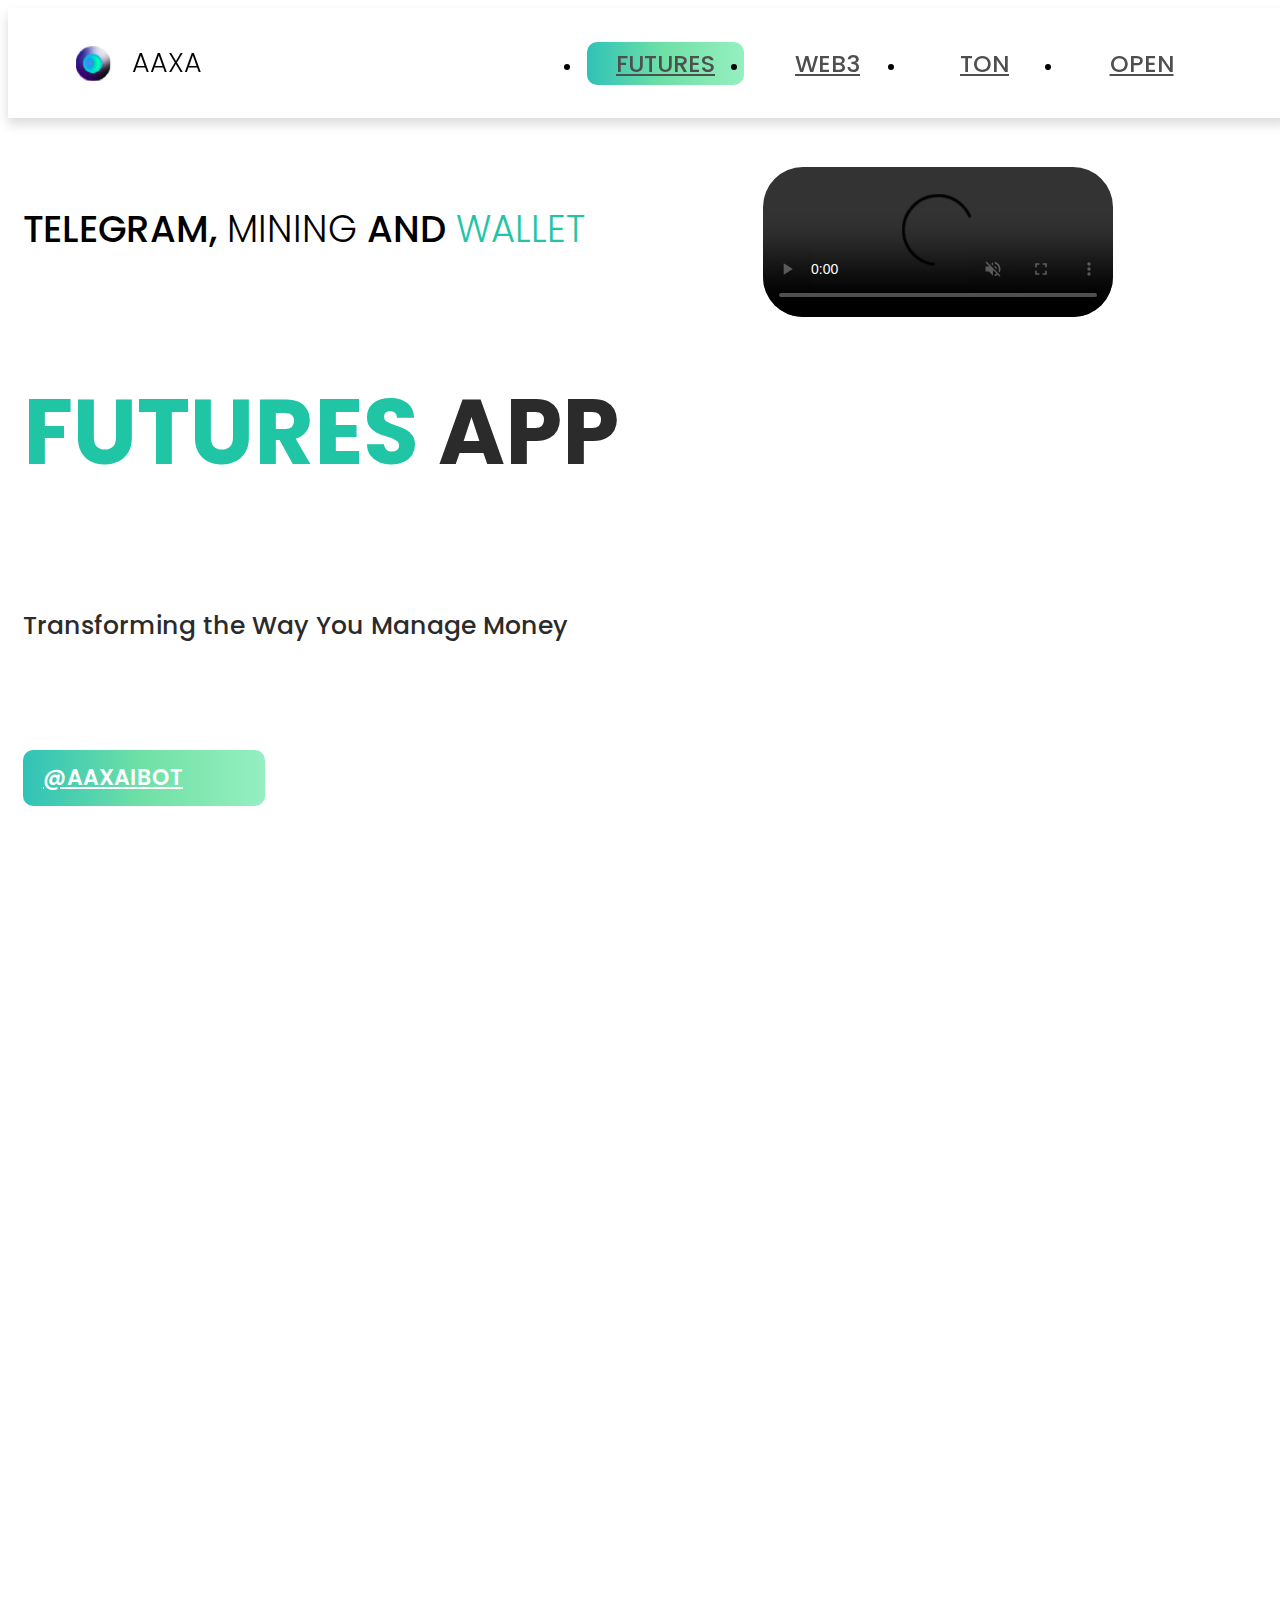
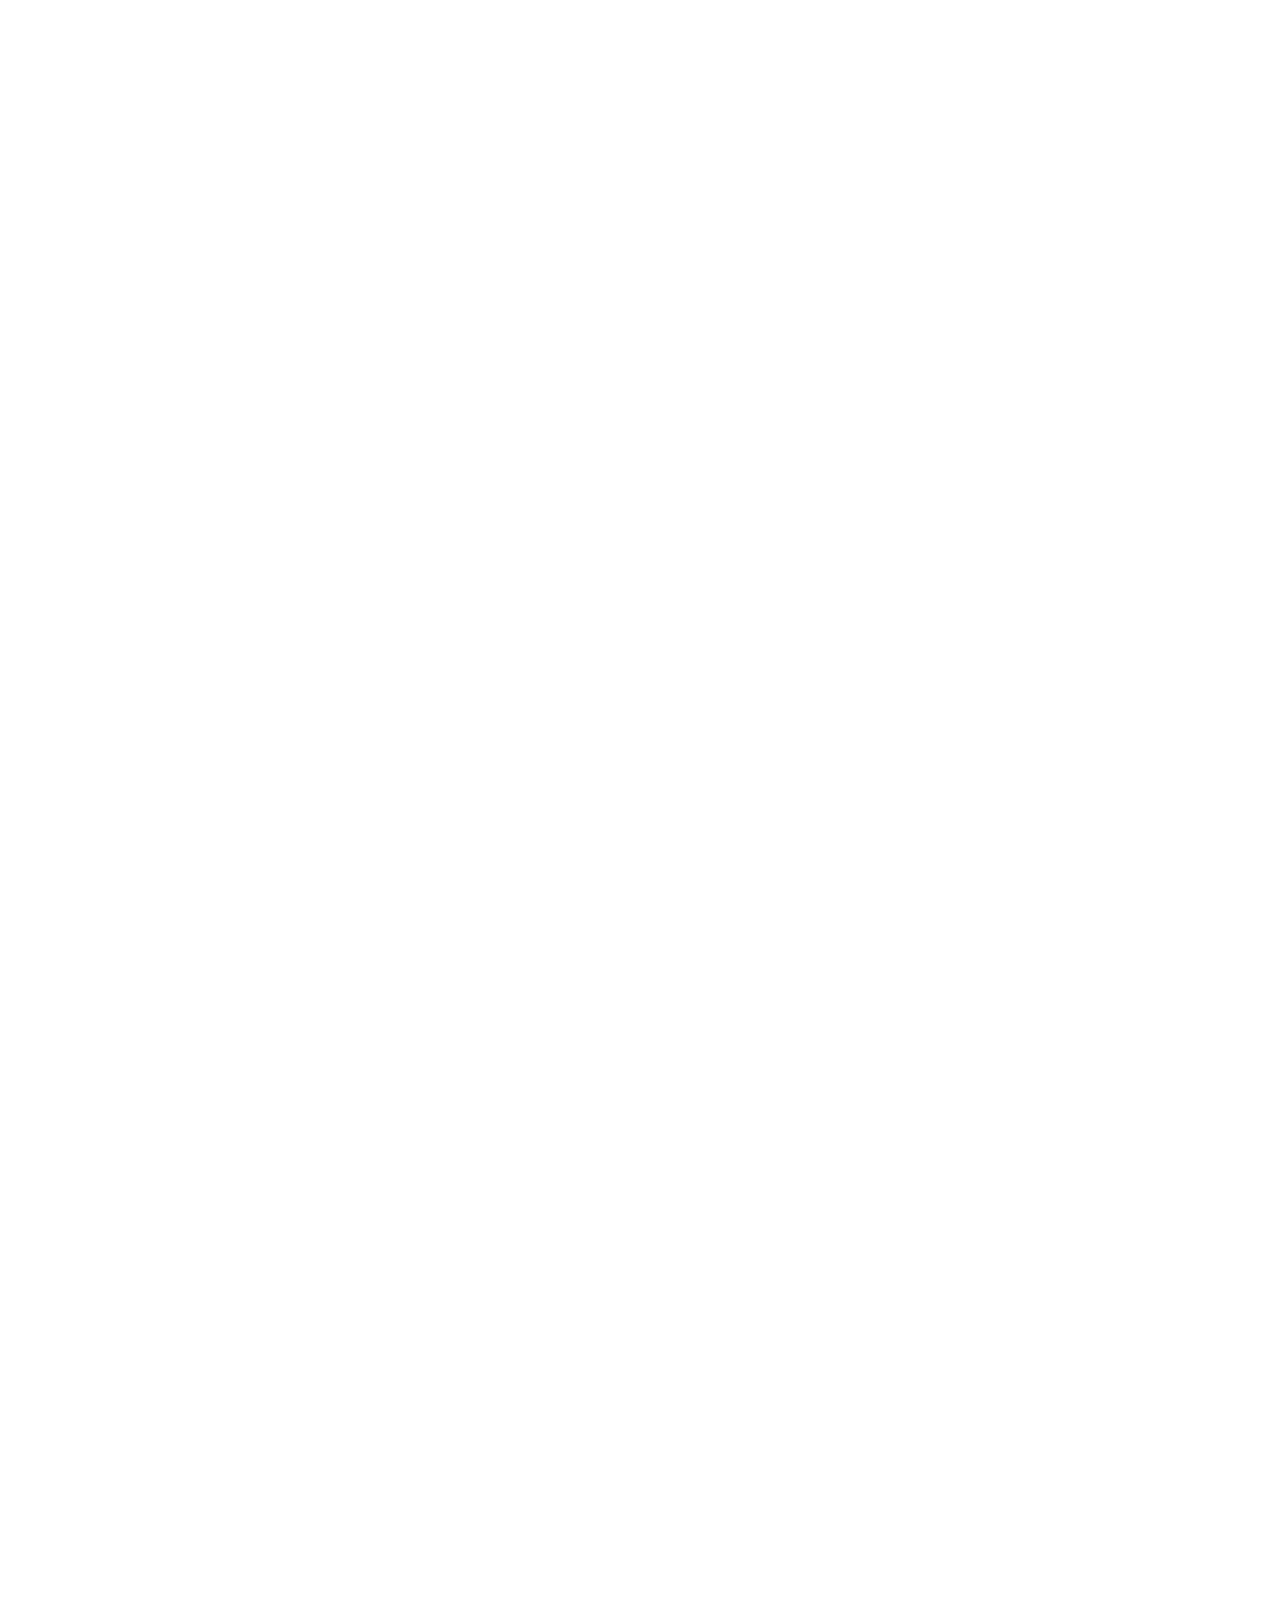
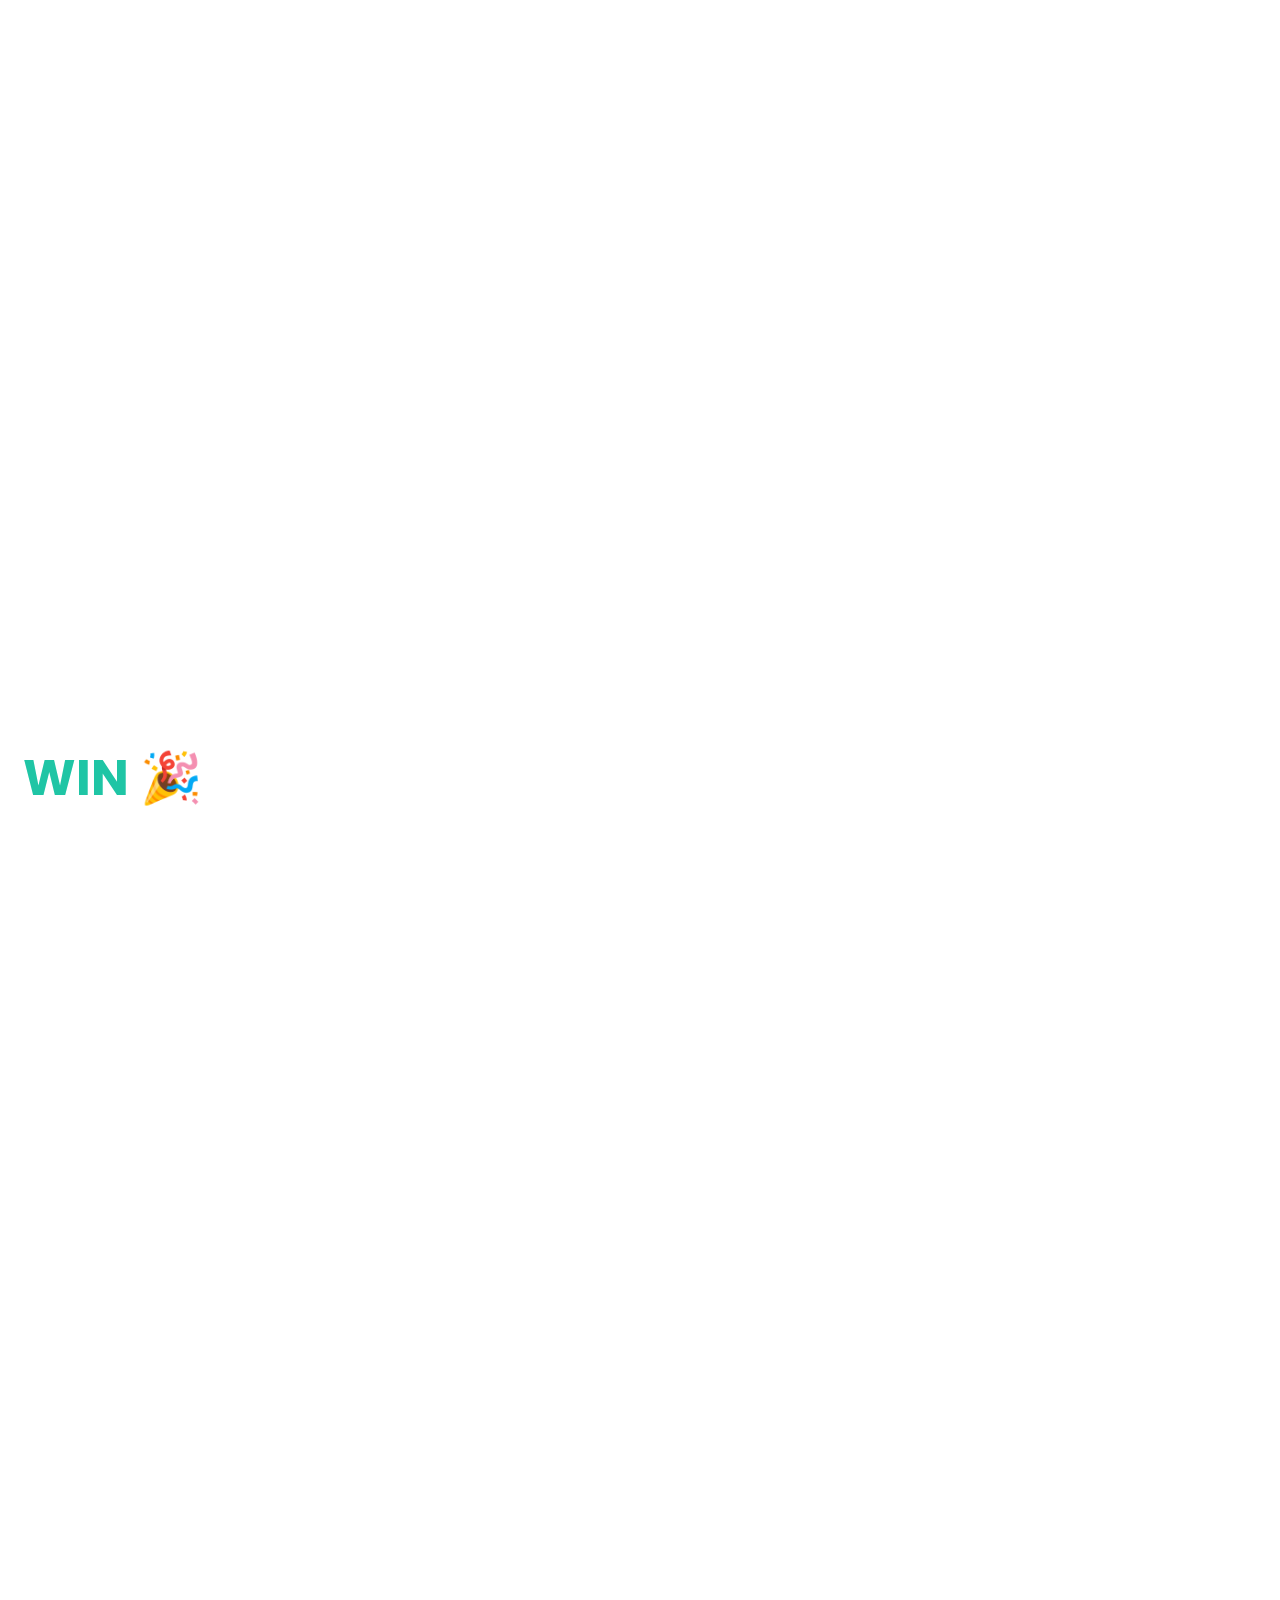
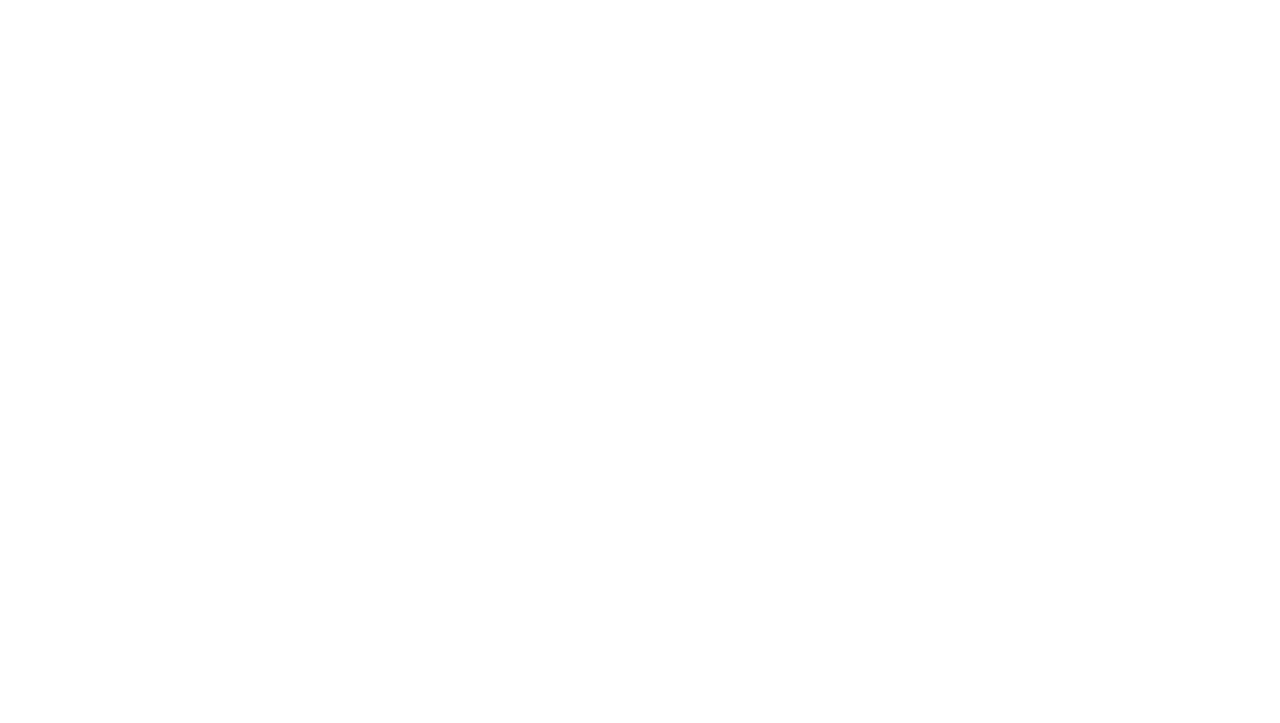
==== commit aa01dab4: "Add files via upload" ====
--- a/index.html
+++ b/index.html
@@ -46,12 +46,12 @@
 						<p class="app__uptitle anim-items">TELEGRAM, <span class="app__uptitle-mining">MINING</span> AND <span class="app__uptitle-wall">WALLET</span></p>
 						<h2 class="app__title anim-items"><span class="app__title-green">FUTURES</span>  APP</h2>
 						<p class="app__subtitle anim-items"> Transforming the Way You Manage Money</p>
-						<p class="app__main-text anim-items">AAXA Telegram Mini-App 🌐 is a unique platform that combines crypto trading, wallet management, and mining 💎 in one place.</p>
 						<div class="app__btn anim-items">
 							<a href="https://t.me/AAXAIBOT">@AAXAIBOT</a>
 						</div>
+						<p class="app__main-text anim-items">AAXA Telegram Mini-App 🌐 is a unique platform that combines crypto trading, wallet management, and mining 💎 in one place.</p>
+						
 					</div>
-					
 					<video preload="auto" controls muted loop autoplay src="./img/video.mp4" class="app__img anim-items"></video>
 				</div>
 			</div>
